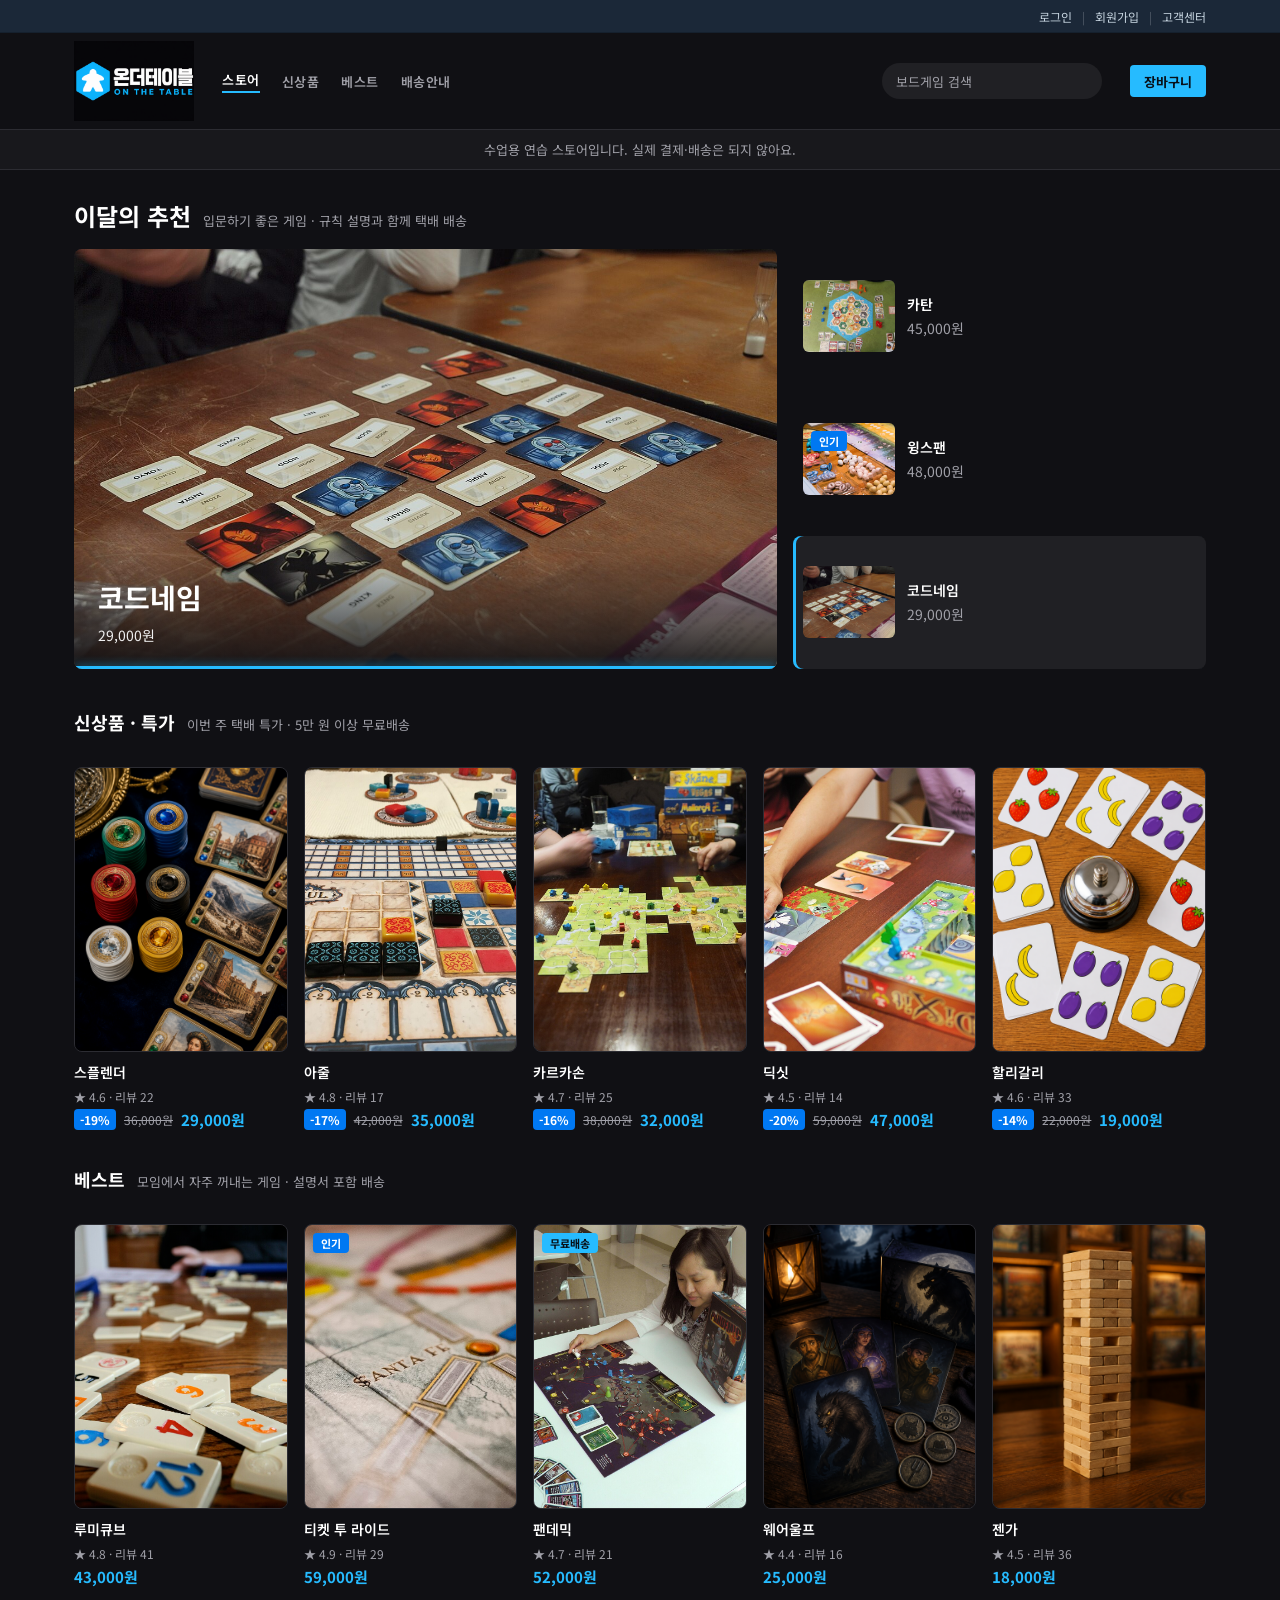
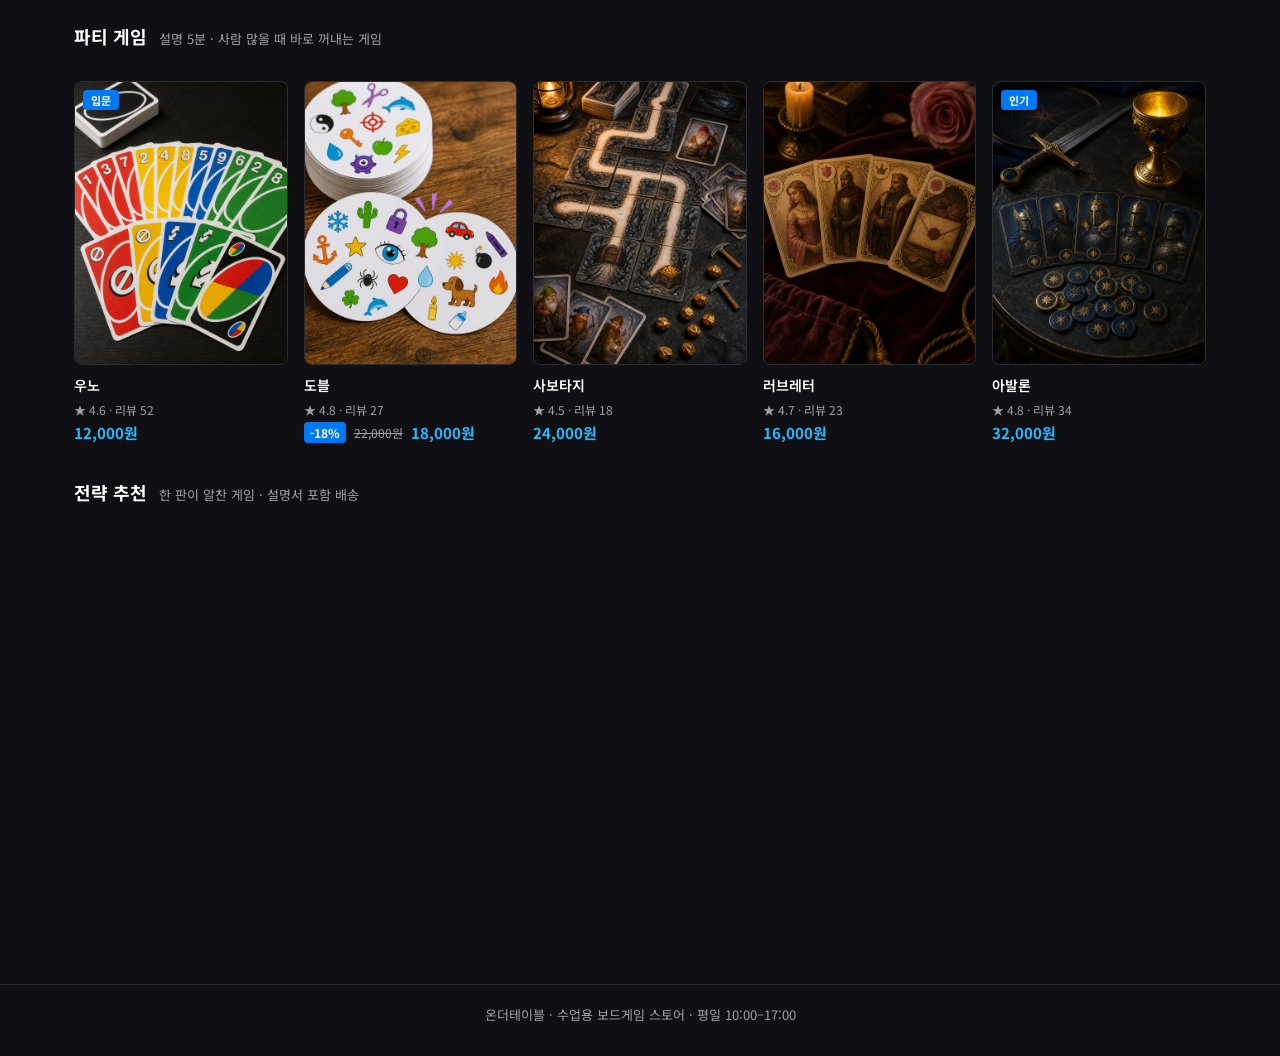
==== store/index.html @ 7e4e6a22 "Add Onthetable board-game store and keep the shooting game." ====
<!DOCTYPE html>
<html lang="ko">
  <head>
    <meta charset="UTF-8" />
    <meta name="viewport" content="width=device-width, initial-scale=1.0" />
    <title>온더테이블</title>
    <link rel="preconnect" href="https://fonts.googleapis.com" />
    <link rel="preconnect" href="https://fonts.gstatic.com" crossorigin />
    <link
      href="https://fonts.googleapis.com/css2?family=Noto+Sans+KR:wght@400;500;600;700&display=swap"
      rel="stylesheet"
    />
    <style>
      :root {
        --bg: #101014;
        --card: #202024;
        --card-hover: #2a2a30;
        --line: #2c2c32;
        --text: #ffffff;
        --muted: #a0a0a8;
        --accent: #26bbff;
        --sale: #26bbff;
        --badge: #0078f2;
        --steam: #1b2838;
        --radius-card: 8px;
        --radius-btn: 4px;
      }

      * {
        box-sizing: border-box;
        margin: 0;
        padding: 0;
      }

      body {
        background: var(--bg);
        color: var(--text);
        font-family: "Noto Sans KR", sans-serif;
        min-height: 100vh;
      }

      button,
      input {
        font-family: inherit;
      }

      .wrap {
        max-width: 1180px;
        margin: 0 auto;
        padding: 0 24px;
      }

      header {
        position: sticky;
        top: 0;
        z-index: 10;
        background: #101014;
        border-bottom: 1px solid var(--line);
      }

      .util {
        border-bottom: 1px solid #15202d;
        background: var(--steam);
      }

      .util-inner {
        display: flex;
        justify-content: flex-end;
        align-items: center;
        gap: 10px;
        height: 32px;
        color: #8f98a0;
        font-size: 12px;
      }

      .header-inner {
        display: flex;
        align-items: center;
        gap: 28px;
        height: 96px;
      }

      .header-left {
        display: flex;
        align-items: center;
        gap: 28px;
        flex: 1;
      }

      .logo {
        display: flex;
        align-items: center;
        background: none;
        border: 0;
        padding: 0;
        cursor: pointer;
      }

      .logo img {
        display: block;
        height: 80px;
        width: auto;
      }

      .cat-nav {
        display: flex;
        gap: 22px;
        align-items: center;
        flex: 1;
      }

      .cat-nav a {
        color: var(--muted);
        text-decoration: none;
        font-size: 13px;
        font-weight: 600;
        letter-spacing: 0.04em;
      }

      .cat-nav a:hover,
      .cat-nav a.active {
        color: var(--text);
      }

      .cat-nav a.active {
        box-shadow: inset 0 -2px 0 var(--accent);
        padding-bottom: 4px;
      }

      .search {
        width: 220px;
        height: 36px;
        padding: 0 14px;
        border: 0;
        border-radius: 18px;
        background: var(--card);
        color: var(--muted);
        font-size: 13px;
        pointer-events: none;
      }

      .header-right {
        display: flex;
        align-items: center;
        gap: 10px;
        color: var(--muted);
        font-size: 13px;
        white-space: nowrap;
      }

      .install {
        height: 32px;
        padding: 0 14px;
        border: 0;
        border-radius: var(--radius-btn);
        background: var(--accent);
        color: #081018;
        font-size: 13px;
        font-weight: 700;
        cursor: default;
      }

      .promo {
        background: #18181c;
        color: var(--muted);
        font-size: 13px;
        text-align: center;
        padding: 10px 16px;
        border-bottom: 1px solid var(--line);
      }

      .header-right a,
      .util-inner a {
        color: #c6d4df;
        text-decoration: none;
      }

      .rating {
        color: var(--muted);
        font-size: 12px;
        margin-bottom: 4px;
      }

      .rating em {
        color: #ffb020;
        font-style: normal;
        font-weight: 700;
      }

      .buy-actions {
        display: grid;
        gap: 8px;
      }

      #cart-btn {
        width: 100%;
        height: 44px;
        border: 1px solid var(--line);
        border-radius: var(--radius-btn);
        background: transparent;
        color: var(--text);
        font-size: 15px;
        font-weight: 700;
        cursor: pointer;
      }

      .specs {
        margin: 24px 0 8px;
      }

      .specs > h3 {
        font-size: 15px;
        margin-bottom: 4px;
      }

      .spec-row {
        display: grid;
        grid-template-columns: 88px 1fr;
        gap: 12px;
        padding: 12px 0;
        border-top: 1px solid var(--line);
        font-size: 14px;
      }

      .spec-row:last-child {
        border-bottom: 1px solid var(--line);
      }

      .spec-row dt {
        color: var(--muted);
      }

      .sep {
        opacity: 0.45;
      }

      #home,
      #detail {
        padding: 28px 0 48px;
        opacity: 1;
        transition: opacity 0.32s ease;
      }

      #home.is-leaving,
      #detail.is-leaving {
        opacity: 0;
      }

      #detail[hidden],
      #home[hidden] {
        display: none;
      }

      .hero {
        display: grid;
        grid-template-columns: 1.7fr 1fr;
        gap: 16px;
        margin-bottom: 40px;
        min-height: 420px;
      }

      .hero-main {
        position: relative;
        display: flex;
        align-items: flex-end;
        overflow: hidden;
        border: 0;
        border-radius: var(--radius-card);
        background: var(--card);
        color: inherit;
        text-align: left;
        cursor: pointer;
        min-height: 420px;
      }

      .hero-main .cover,
      .detail-banner .cover {
        position: absolute;
        inset: 0;
        display: flex;
        align-items: center;
        justify-content: center;
        background: #18181c;
        color: var(--muted);
        font-size: 14px;
      }

      .card .cover img,
      .spot .cover img,
      .detail-banner .cover img {
        width: 100%;
        height: 100%;
        object-fit: cover;
      }

      .hero-main .cover .hero-photo {
        position: absolute;
        inset: 0;
        width: 100%;
        height: 100%;
        object-fit: cover;
        opacity: 0;
        transition: opacity 0.55s ease;
      }

      .hero-main .cover .hero-photo.is-front {
        opacity: 1;
      }

      .hero-progress {
        pointer-events: none;
        position: absolute;
        left: 0;
        right: 0;
        bottom: 0;
        z-index: 3;
        height: 3px;
        background: rgba(255, 255, 255, 0.12);
      }

      .hero-progress span {
        display: block;
        height: 100%;
        width: 0;
        background: var(--accent);
        box-shadow: 0 0 10px rgba(38, 187, 255, 0.8);
      }

      .hero-progress span.run {
        animation: hero-bar 4s linear forwards;
      }

      .hero.is-paused .hero-progress span.run {
        animation-play-state: paused;
      }

      @keyframes hero-bar {
        from {
          width: 0;
        }
        to {
          width: 100%;
        }
      }

      .hero-copy {
        position: relative;
        z-index: 1;
        width: 100%;
        padding: 24px;
        background: linear-gradient(transparent, rgba(16, 16, 20, 0.92));
        color: #fff;
        transition: opacity 0.25s ease;
      }

      .hero-copy.is-swap {
        opacity: 0.25;
      }

      .hero-copy h2 {
        font-size: 28px;
        font-weight: 700;
        margin-bottom: 8px;
        color: #fff;
      }

      .hero-copy p {
        color: #f0f0f0;
        font-size: 14px;
      }

      .spot p {
        color: var(--muted);
        font-size: 14px;
      }

      .hero-side {
        display: grid;
        grid-template-rows: repeat(3, 1fr);
        gap: 10px;
      }

      .spot {
        display: grid;
        grid-template-columns: 92px 1fr;
        gap: 12px;
        align-items: center;
        padding: 10px;
        border: 0;
        border-radius: var(--radius-card);
        background: transparent;
        color: inherit;
        text-align: left;
        cursor: pointer;
        transition: transform 0.2s ease, background 0.2s ease;
      }

      .spot:hover,
      .spot.active {
        background: var(--card);
      }

      .spot:hover {
        transform: translateY(-4px);
      }

      .spot.active {
        box-shadow: inset 3px 0 0 var(--accent);
      }

      .spot .cover {
        height: 72px;
        overflow: hidden;
        border-radius: 6px;
        background: #18181c;
      }

      .spot h3 {
        font-size: 14px;
        font-weight: 600;
        margin-bottom: 4px;
      }

      .section-head {
        display: flex;
        align-items: baseline;
        gap: 12px;
        margin-bottom: 16px;
      }

      .section-head h2 {
        margin-bottom: 0;
      }

      .section-head p {
        color: var(--muted);
        font-size: 13px;
      }

      .cover {
        position: relative;
      }

      .hero-main .cover .flag {
        z-index: 2;
      }

      .flag {
        position: absolute;
        top: 8px;
        left: 8px;
        z-index: 1;
        padding: 2px 8px;
        border-radius: 4px;
        font-size: 11px;
        font-weight: 700;
      }

      .flag-free {
        background: var(--accent);
        color: #081018;
      }

      .flag-ea {
        background: var(--badge);
        color: #fff;
      }

      .section {
        margin-bottom: 36px;
      }

      .section h2 {
        font-size: 18px;
        font-weight: 700;
        margin-bottom: 16px;
      }

      .row {
        display: grid;
        grid-template-columns: repeat(5, 1fr);
        gap: 16px;
      }

      .card {
        border: 0;
        background: none;
        color: inherit;
        text-align: left;
        cursor: pointer;
        opacity: 0;
        transform: translateY(22px);
        transition: transform 0.45s ease, opacity 0.45s ease;
      }

      .card.is-in {
        opacity: 1;
        transform: translateY(0);
      }

      .card .cover {
        aspect-ratio: 3 / 4;
        margin-bottom: 10px;
        overflow: hidden;
        border-radius: var(--radius-card);
        background: var(--card);
        border: 1px solid var(--line);
        transition: border-color 0.22s ease, box-shadow 0.22s ease;
      }

      .card-more {
        position: absolute;
        inset: 0;
        z-index: 2;
        display: flex;
        align-items: center;
        justify-content: center;
        background: rgba(16, 16, 20, 0.55);
        color: #fff;
        font-size: 13px;
        font-weight: 700;
        letter-spacing: 0.04em;
        opacity: 0;
        transition: opacity 0.22s ease;
        pointer-events: none;
      }

      .card.is-in:hover {
        transform: translateY(-8px);
      }

      .card:hover .cover {
        background: var(--card-hover);
        border-color: #3a3a44;
        box-shadow: 0 16px 32px rgba(0, 0, 0, 0.45);
      }

      .card:hover .card-more {
        opacity: 1;
      }

      .card h3 {
        font-size: 14px;
        font-weight: 600;
        margin-bottom: 6px;
      }

      .price-row {
        display: flex;
        align-items: center;
        gap: 8px;
        flex-wrap: wrap;
      }

      .badge {
        padding: 2px 6px;
        border-radius: 4px;
        background: var(--badge);
        color: #fff;
        font-size: 12px;
        font-weight: 700;
      }

      .original {
        color: var(--muted);
        font-size: 12px;
        text-decoration: line-through;
      }

      .price {
        color: var(--accent);
        font-size: 15px;
        font-weight: 700;
      }

      footer {
        border-top: 1px solid var(--line);
        padding: 20px 0 32px;
        color: var(--muted);
        font-size: 13px;
        text-align: center;
      }

      .back {
        display: inline-flex;
        align-items: center;
        gap: 6px;
        margin-bottom: 20px;
        border: 0;
        background: none;
        color: var(--muted);
        font-size: 14px;
        cursor: pointer;
      }

      .back:hover {
        color: var(--text);
      }

      .detail-grid {
        display: grid;
        grid-template-columns: 1.7fr 0.9fr;
        gap: 32px;
        align-items: start;
      }

      .detail-lead {
        font-size: 16px;
        line-height: 1.7;
        margin-bottom: 20px;
      }

      .meta {
        display: grid;
        grid-template-columns: 1fr 1fr;
        gap: 16px;
        margin-bottom: 20px;
      }

      .meta h3 {
        color: var(--muted);
        font-size: 12px;
        font-weight: 500;
        margin-bottom: 10px;
      }

      .tags {
        display: flex;
        gap: 8px;
        flex-wrap: wrap;
      }

      .tags span {
        padding: 6px 12px;
        border-radius: 4px;
        background: #3a3a40;
        color: var(--text);
        font-size: 13px;
      }

      .detail-banner {
        position: relative;
        width: 100%;
        min-height: 560px;
        aspect-ratio: 16 / 7;
        margin-bottom: 28px;
        overflow: hidden;
        border-radius: var(--radius-card);
        background: var(--card);
      }

      .detail-banner .cover img {
        transition: transform 0.55s ease;
      }

      .detail-banner:hover .cover img {
        transform: scale(1.08);
      }

      .related {
        margin-top: 48px;
      }

      .related .row {
        grid-template-columns: repeat(4, 1fr);
      }

      .toast {
        position: fixed;
        right: 24px;
        bottom: 24px;
        z-index: 50;
        min-width: 240px;
        padding: 14px 18px;
        border-radius: 8px;
        background: #202024;
        border: 1px solid rgba(38, 187, 255, 0.4);
        color: var(--text);
        font-size: 14px;
        font-weight: 600;
        box-shadow: 0 12px 32px rgba(0, 0, 0, 0.45);
        opacity: 0;
        transform: translateY(12px);
        pointer-events: none;
        transition: opacity 0.25s ease, transform 0.25s ease;
      }

      .toast.is-on {
        opacity: 1;
        transform: translateY(0);
      }

      .expand-btn {
        display: inline-flex;
        margin: 12px 0 28px;
        border: 0;
        background: none;
        color: var(--accent);
        font-size: 14px;
        cursor: pointer;
      }

      .expand-body {
        color: var(--muted);
        font-size: 14px;
        line-height: 1.7;
        margin: -12px 0 28px;
      }

      .expand-body[hidden] {
        display: none;
      }

      .achieve-head {
        font-size: 16px;
        font-weight: 700;
        margin-bottom: 16px;
      }

      .achieves {
        display: grid;
        grid-template-columns: repeat(5, 1fr);
        gap: 12px;
      }

      .achieve-icon {
        width: 72px;
        height: 72px;
        display: flex;
        align-items: center;
        justify-content: center;
        margin-bottom: 8px;
        border-radius: 4px;
        background: #2a3344;
        color: var(--accent);
        font-size: 12px;
        font-weight: 700;
      }

      .achieve p {
        font-size: 13px;
        margin-bottom: 4px;
      }

      .achieve span {
        color: var(--muted);
        font-size: 12px;
      }

      .all-achieves {
        display: inline-block;
        margin-top: 16px;
        color: var(--accent);
        font-size: 14px;
        text-decoration: none;
      }

      .buy-box {
        position: sticky;
        top: 140px;
        padding: 20px;
        border-radius: var(--radius-card);
        background: var(--card);
        border: 1px solid var(--line);
      }

      .buy-box h1 {
        font-size: 22px;
        margin-bottom: 16px;
      }

      .detail-price {
        font-size: 18px;
        font-weight: 700;
        color: var(--accent);
        margin-bottom: 8px;
      }

      .ship-note {
        color: var(--muted);
        font-size: 13px;
        margin-bottom: 16px;
        line-height: 1.5;
      }

      #download-btn {
        width: 100%;
        height: 44px;
        border: 0;
        border-radius: var(--radius-btn);
        background: var(--accent);
        color: #081018;
        font-size: 15px;
        font-weight: 700;
        cursor: pointer;
      }

      #download-btn:disabled {
        opacity: 0.7;
        cursor: default;
      }

      @media (max-width: 900px) {
        .hero,
        .detail-grid,
        .meta,
        .achieves {
          grid-template-columns: 1fr;
        }

        .hero-main,
        .detail-banner {
          min-height: 360px;
          aspect-ratio: auto;
        }

        .buy-box {
          position: static;
        }

        .row {
          display: flex;
          overflow-x: auto;
          padding-bottom: 8px;
        }

        .card {
          flex: 0 0 160px;
        }

        .search,
        .util,
        .cat-nav {
          display: none;
        }
      }

      @media (prefers-reduced-motion: reduce) {
        .hero-progress span.run {
          animation: none;
        }

        .card,
        .card.is-in,
        .card.is-in:hover,
        .spot,
        .spot:hover {
          opacity: 1;
          transform: none;
        }

        .detail-banner:hover .cover img {
          transform: none;
        }

        #home,
        #detail,
        #home.is-leaving,
        #detail.is-leaving {
          opacity: 1;
          transition: none;
        }
      }
    </style>
  </head>
  <body>
    <header>
      <div class="util">
        <div class="wrap util-inner">
          <a href="#" id="nav-login">로그인</a>
          <span class="sep">|</span>
          <a href="#" id="nav-join">회원가입</a>
          <span class="sep">|</span>
          <a href="#" id="nav-support">고객센터</a>
        </div>
      </div>
      <div class="wrap header-inner">
        <button class="logo" type="button" id="logo-btn" aria-label="온더테이블">
          <img src="images/logo.png" alt="온더테이블" />
        </button>
        <nav class="cat-nav">
          <a href="#" class="active" id="nav-store">스토어</a>
          <a href="#deals" id="nav-new">신상품</a>
          <a href="#best" id="nav-best">베스트</a>
          <a href="#" id="nav-about">배송안내</a>
        </nav>
        <input class="search" type="text" value="보드게임 검색" readonly tabindex="-1" />
        <div class="header-right">
          <button class="install" type="button">장바구니</button>
        </div>
      </div>
    </header>
    <p class="promo">수업용 연습 스토어입니다. 실제 결제·배송은 되지 않아요.</p>

    <main>
      <section id="home">
        <div class="wrap">
          <div class="section-head">
            <h2>이달의 추천</h2>
            <p>입문하기 좋은 게임 · 규칙 설명과 함께 택배 배송</p>
          </div>
          <div class="hero">
            <button
              class="hero-main"
              type="button"
              id="hero-main"
              data-title="카탄"
              data-price="45,000원"
              data-desc="주사위로 자원을 얻고, 도로·마을·도시를 지어 10점을 먼저 내면 이깁니다. 3~4인, 60~90분."
              data-more="차례마다 주사위 2개를 굴립니다. 나온 숫자 칸에 마을이 있으면 자원을 받고, 사람과 거래한 뒤 도로(벽돌+나무)·마을·도시를 짓습니다. 합이 7이면 도둑이 움직입니다. 최장 도로·최강 기사 점수도 있습니다. 구성: 육각 타일, 자원 카드, 말, 주사위, 설명서. 택배 2~3일."
              data-tags="전략, 가족, 입문"
              data-features="3~4인, 60~90분, 만 10세"
            >
              <div class="cover" id="hero-cover">
                <span class="flag flag-ea">입문</span>
                <img class="hero-photo is-front" src="images/catan.jpg" alt="카탄" />
              </div>
              <div class="hero-copy" id="hero-copy">
                <h2 id="hero-title">카탄</h2>
                <p id="hero-price">45,000원</p>
              </div>
              <div class="hero-progress" aria-hidden="true"><span id="hero-progress-bar" class="run"></span></div>
            </button>

            <div class="hero-side">
              <button
                class="spot active"
                type="button"
                data-title="카탄"
                data-price="45,000원"
                data-desc="주사위로 자원을 얻고, 도로·마을·도시를 지어 10점을 먼저 내면 이깁니다. 3~4인, 60~90분."
                data-more="차례마다 주사위 2개를 굴립니다. 나온 숫자 칸에 마을이 있으면 자원을 받고, 사람과 거래한 뒤 도로(벽돌+나무)·마을·도시를 짓습니다. 합이 7이면 도둑이 움직입니다. 최장 도로·최강 기사 점수도 있습니다. 구성: 육각 타일, 자원 카드, 말, 주사위, 설명서. 택배 2~3일."
                data-tags="전략, 가족, 입문"
                data-features="3~4인, 60~90분, 만 10세"
              >
                <div class="cover">
                  <img src="images/catan.jpg" alt="카탄" />
                </div>
                <div>
                  <h3>카탄</h3>
                  <p>45,000원</p>
                </div>
              </button>
              <button
                class="spot"
                type="button"
                data-title="윙스팬"
                data-price="48,000원"
                data-desc="새 카드를 숲·초원·습지에 놓아 엔진을 키웁니다. 4라운드, 1~5인, 40~70분."
                data-more="차례에 행동 하나: 새 놓기, 먹이 얻기, 알 낳기, 카드 뽑기. 새가 많을수록 그 줄이 세집니다. 끝점수는 새+알+먹이+보너스+라운드 목표입니다. 구성: 새 카드, 보드, 알 토큰, 주사위 탑, 설명서. 택배 2~3일."
                data-tags="전략, 엔진빌딩, 가족"
                data-features="1~5인, 40~70분, 만 10세"
              >
                <div class="cover">
                  <span class="flag flag-ea">인기</span>
                  <img src="images/wingspan.jpg" alt="윙스팬" />
                </div>
                <div>
                  <h3>윙스팬</h3>
                  <p>48,000원</p>
                </div>
              </button>
              <button
                class="spot"
                type="button"
                data-title="코드네임"
                data-price="29,000원"
                data-desc="힌트 한 단어로 우리 팀 단어를 맞힙니다. 암살자를 고르면 즉시 패배. 4~8인, 15분."
                data-more="5×5 단어 판을 펼칩니다. 스파이마스터가 '힌트+숫자'를 말하면 팀원이 카드를 고릅니다. 우리 팀이면 계속, 시민이면 턴 종료, 암살자면 패배. 자기 팀 단어를 먼저 다 맞히면 승리. 구성: 단어 카드, 키 카드, 덮개, 설명서. 무료배송."
                data-tags="파티, 단어, 팀전"
                data-features="4~8인, 15분, 만 10세"
              >
                <div class="cover">
                  <img src="images/codenames.jpg" alt="코드네임" />
                </div>
                <div>
                  <h3>코드네임</h3>
                  <p>29,000원</p>
                </div>
              </button>
            </div>
          </div>

          <section class="section" id="deals">
            <div class="section-head">
              <h2>신상품 · 특가</h2>
              <p>이번 주 택배 특가 · 5만 원 이상 무료배송</p>
            </div>
            <div class="row">
              <button
                class="card"
                type="button"
                data-title="스플렌더"
                data-price="29,000원"
                data-desc="보석을 모아 개발 카드를 사고, 15점을 먼저 내면 이깁니다. 2~4인, 30분."
                data-more="차례에 하나만: 보석 3색 가져오기, 같은 색 2개, 카드 사기, 또는 예약(+황금 조커). 산 카드는 영구 할인이 됩니다. 귀족 방문은 3점. 15점이면 그 라운드 끝까지 하고 최고점 승리. 구성: 보석 토큰, 개발 카드, 귀족 타일, 설명서."
                data-tags="전략, 카드, 입문"
                data-features="2~4인, 30분, 만 10세"
              >
                <div class="cover">
                  <img src="images/splendor.jpg" alt="스플렌더" />
                </div>
                <h3>스플렌더</h3>
                <div class="price-row">
                  <span class="badge">-19%</span>
                  <span class="original">36,000원</span>
                  <span class="price">29,000원</span>
                </div>
              </button>
              <button
                class="card"
                type="button"
                data-title="아줄"
                data-price="35,000원"
                data-desc="공장에서 같은 색 타일만 가져와 줄을 채웁니다. 벽이 차면 점수. 2~4인, 30~45분."
                data-more="한 색만 가져가고 나머지는 가운데로 둡니다. 줄이 가득 차면 벽에 1장을 붙입니다. 바닥에 버린 타일은 감점. 가로줄 하나가 완성되면 마지막 라운드. 구성: 공장 보드, 플레이어 보드, 타일, 설명서."
                data-tags="추상, 가족, 타일"
                data-features="2~4인, 30~45분, 만 8세"
              >
                <div class="cover">
                  <img src="images/azul.jpg" alt="아줄" />
                </div>
                <h3>아줄</h3>
                <div class="price-row">
                  <span class="badge">-17%</span>
                  <span class="original">42,000원</span>
                  <span class="price">35,000원</span>
                </div>
              </button>
              <button
                class="card"
                type="button"
                data-title="카르카손"
                data-price="32,000원"
                data-desc="타일을 이어 도시와 길을 만들고, 말을 올려 점수를 받습니다. 2~5인, 30~45분."
                data-more="타일 1장을 지형에 맞게 놓고, 원하면 미플(말)을 올립니다. 도시·길이 닫히면 점수를 받고 말을 돌려받습니다. 수도원은 주변 8칸이 차면 9점. 구성: 지형 타일, 미플, 점수 트랙, 설명서."
                data-tags="가족, 타일, 입문"
                data-features="2~5인, 30~45분, 만 7세"
              >
                <div class="cover">
                  <img src="images/carcassonne.jpg" alt="카르카손" />
                </div>
                <h3>카르카손</h3>
                <div class="price-row">
                  <span class="badge">-16%</span>
                  <span class="original">38,000원</span>
                  <span class="price">32,000원</span>
                </div>
              </button>
              <button
                class="card"
                type="button"
                data-title="딕싯"
                data-price="47,000원"
                data-desc="이야기꾼이 그림에 힌트를 주고, 나머지는 비슷한 그림을 섞어 투표합니다. 3~6인, 30분."
                data-more="각자 카드 6장. 이야기꾼이 힌트를 내면 다른 사람은 비슷한 그림을 냅니다. 섞어 펼친 뒤 이야기꾼 카드를 고릅니다. 모두 맞히거나 아무도 못 맞히면 이야기꾼은 0점. 구성: 그림 카드, 투표 칩, 토끼 말, 설명서."
                data-tags="파티, 이야기, 그림"
                data-features="3~6인, 30분, 만 8세"
              >
                <div class="cover">
                  <img src="images/dixit.jpg" alt="딕싯" />
                </div>
                <h3>딕싯</h3>
                <div class="price-row">
                  <span class="badge">-20%</span>
                  <span class="original">59,000원</span>
                  <span class="price">47,000원</span>
                </div>
              </button>
              <button
                class="card"
                type="button"
                data-title="할리갈리"
                data-price="19,000원"
                data-desc="같은 과일이 정확히 5개가 되면 종을 칩니다. 2~6인, 10~15분."
                data-more="차례로 카드를 뒤집습니다. 같은 과일 합이 5개면 종. 가장 빠른 사람이 공개된 카드를 가져갑니다. 잘못 치면 카드를 나눠 줍니다. 구성: 과일 카드, 종, 설명서."
                data-tags="파티, 순발력, 가족"
                data-features="2~6인, 10~15분, 만 6세"
              >
                <div class="cover">
                  <img src="images/halligalli.jpg" alt="할리갈리" />
                </div>
                <h3>할리갈리</h3>
                <div class="price-row">
                  <span class="badge">-14%</span>
                  <span class="original">22,000원</span>
                  <span class="price">19,000원</span>
                </div>
              </button>
            </div>
          </section>

          <section class="section" id="best">
            <div class="section-head">
              <h2>베스트</h2>
              <p>모임에서 자주 꺼내는 게임 · 설명서 포함 배송</p>
            </div>
            <div class="row">
              <button
                class="card"
                type="button"
                data-title="루미큐브"
                data-price="43,000원"
                data-desc="숫자 타일로 같은 숫자 세트나 연속 숫자를 만듭니다. 손을 먼저 비우면 승리. 2~4인, 30~60분."
                data-more="첫 등록은 합 30점 이상. 이후 타일을 내거나 나온 줄을 재조합합니다. 조커는 아무 숫자·색이나 대신합니다. 구성: 타일, 받침대, 설명서. 5만 원 미만이라 배송비가 붙을 수 있습니다."
                data-tags="가족, 타일, 입문"
                data-features="2~4인, 30~60분, 만 8세"
              >
                <div class="cover">
                  <img src="images/rummikub.jpg" alt="루미큐브" />
                </div>
                <h3>루미큐브</h3>
                <div class="price-row"><span class="price">43,000원</span></div>
              </button>
              <button
                class="card"
                type="button"
                data-title="티켓 투 라이드"
                data-price="59,000원"
                data-desc="기차 카드를 모아 지도 위 노선을 점유합니다. 목적지 티켓을 달성하면 큰 점수. 2~5인, 30~60분."
                data-more="차례에 하나만: 기차 카드 2장, 같은 색으로 노선 놓기, 또는 목적지 티켓 추가. 기차 말이 2개 이하면 한 바퀴 더 하고 끝. 목적지 실패는 감점, 최장 경로 +10점. 구성: 보드, 기차 말, 카드, 설명서. 무료배송."
                data-tags="가족, 전략, 기차"
                data-features="2~5인, 30~60분, 만 8세"
              >
                <div class="cover">
                  <span class="flag flag-ea">인기</span>
                  <img src="images/tickettoride.jpg" alt="티켓 투 라이드" />
                </div>
                <h3>티켓 투 라이드</h3>
                <div class="price-row"><span class="price">59,000원</span></div>
              </button>
              <button
                class="card"
                type="button"
                data-title="팬데믹"
                data-price="52,000원"
                data-desc="모두 한 팀입니다. 행동 4번으로 질병을 치료하고, 치료제 4개를 만들면 전원 승리. 2~4인, 45분."
                data-more="역할(위생병, 과학자 등)을 받고 애틀랜타에서 시작합니다. 이동·치료·연구소·카드 공유·치료제 발견을 4행동 안에 합니다. 전염 카드가 나오면 감염이 급증합니다. 큐브나 카드가 떨어지면 전원 패배. 구성: 세계 지도, 역할 카드, 질병 큐브, 설명서. 무료배송."
                data-tags="협력, 전략, 가족"
                data-features="2~4인, 45분, 만 8세"
              >
                <div class="cover">
                  <span class="flag flag-free">무료배송</span>
                  <img src="images/pandemic.jpg" alt="팬데믹" />
                </div>
                <h3>팬데믹</h3>
                <div class="price-row"><span class="price">52,000원</span></div>
              </button>
              <button
                class="card"
                type="button"
                data-title="웨어울프"
                data-price="25,000원"
                data-desc="밤에 직업을 확인하고, 낮에 한 번만 투표합니다. 원나잇 규칙, 3~10인, 약 10분."
                data-more="인원보다 3장 많게 직업을 나눠 주고 3장은 가운데 둡니다. 밤 동안 늑대·예언자 등이 카드를 보거나 바꿉니다. 아침에 한 번 투표해 가장 표를 받은 사람을 공개합니다. 마을이 늑대를 죽이면 마을 승. 구성: 직업 카드, 토큰, 설명서."
                data-tags="파티, 추리, 대화"
                data-features="3~10인, 10분, 만 13세"
              >
                <div class="cover">
                  <img src="images/werewolf.jpg" alt="웨어울프" />
                </div>
                <h3>웨어울프</h3>
                <div class="price-row"><span class="price">25,000원</span></div>
              </button>
              <button
                class="card"
                type="button"
                data-title="젠가"
                data-price="18,000원"
                data-desc="탑에서 블록을 뽑아 위에 쌓습니다. 무너뜨린 사람이 집니다. 인원 제한 없음, 약 10분."
                data-more="3개씩 방향을 바꿔 탑을 쌓습니다. 한 손으로 블록 1개를 빼고 맨 위에 놓습니다. 맨 위 완성 층은 빼지 않습니다. 구성: 나무 블록 54개, 설명서. 완충 포장 배송."
                data-tags="파티, 순발력, 가족"
                data-features="1인~, 10분, 만 6세"
              >
                <div class="cover">
                  <img src="images/jenga.jpg" alt="젠가" />
                </div>
                <h3>젠가</h3>
                <div class="price-row"><span class="price">18,000원</span></div>
              </button>
            </div>
          </section>

          <section class="section" id="party">
            <div class="section-head">
              <h2>파티 게임</h2>
              <p>설명 5분 · 사람 많을 때 바로 꺼내는 게임</p>
            </div>
            <div class="row">
              <button
                class="card"
                type="button"
                data-title="우노"
                data-price="12,000원"
                data-desc="같은 색이나 숫자를 내며 손을 비웁니다. 마지막 한 장일 때 우노를 외칩니다. 2~10인, 15분."
                data-more="자기 차례에 맨 위 카드와 색 또는 숫자가 같은 카드를 냅니다. 스킵·리버스·+2·와일드로 흐름을 바꿉니다. 마지막 한 장을 내기 전에 우노를 말하지 않으면 카드 2장을 받습니다. 구성: 카드, 설명서."
                data-tags="파티, 카드, 가족"
                data-features="2~10인, 15분, 만 7세"
              >
                <div class="cover">
                  <span class="flag flag-ea">입문</span>
                  <img src="images/uno.jpg" alt="우노" />
                </div>
                <h3>우노</h3>
                <div class="price-row"><span class="price">12,000원</span></div>
              </button>
              <button
                class="card"
                type="button"
                data-title="도블"
                data-price="18,000원"
                data-desc="두 원형 카드에서 같은 그림 하나를 먼저 찾습니다. 2~8인, 10분."
                data-more="어떤 두 장을 골라도 같은 그림이 정확히 하나 있습니다. 먼저 외친 사람이 카드를 가져갑니다. 여러 미니 규칙으로 바꿀 수 있습니다. 구성: 원형 카드, 설명서."
                data-tags="파티, 순발력, 가족"
                data-features="2~8인, 10분, 만 6세"
              >
                <div class="cover">
                  <img src="images/dobble.jpg" alt="도블" />
                </div>
                <h3>도블</h3>
                <div class="price-row">
                  <span class="badge">-18%</span>
                  <span class="original">22,000원</span>
                  <span class="price">18,000원</span>
                </div>
              </button>
              <button
                class="card"
                type="button"
                data-title="사보타지"
                data-price="24,000원"
                data-desc="광부는 금을 찾고, 방해꾼은 길을 막습니다. 정체를 숨긴 채 터널을 잇습니다. 3~10인, 30분."
                data-more="직업 카드를 몰래 봅니다. 자기 차례에 길 카드로 터널을 잇거나, 곡괭이를 깨거나 고칩니다. 금에 먼저 닿으면 광부 승, 길이 막히면 방해꾼 승. 구성: 길 카드, 직업 카드, 금 카드, 설명서."
                data-tags="파티, 추리, 카드"
                data-features="3~10인, 30분, 만 8세"
              >
                <div class="cover">
                  <img src="images/saboteur.jpg" alt="사보타지" />
                </div>
                <h3>사보타지</h3>
                <div class="price-row"><span class="price">24,000원</span></div>
              </button>
              <button
                class="card"
                type="button"
                data-title="러브레터"
                data-price="16,000원"
                data-desc="손카드 한 장으로 공주에게 편지를 전합니다. 상대를 탈락시키면 유리. 2~6인, 15분."
                data-more="매 턴 카드 1장을 뽑아 1장을 씁니다. 경비병은 직업을 맞히고, 공주(8)는 내면 탈락입니다. 마지막까지 남거나 손패 숫자가 높으면 승리. 구성: 카드 16장, 토큰, 설명서."
                data-tags="파티, 카드, 추리"
                data-features="2~6인, 15분, 만 10세"
              >
                <div class="cover">
                  <img src="images/loveletter.jpg" alt="러브레터" />
                </div>
                <h3>러브레터</h3>
                <div class="price-row"><span class="price">16,000원</span></div>
              </button>
              <button
                class="card"
                type="button"
                data-title="아발론"
                data-price="32,000원"
                data-desc="선과 악이 섞인 원탁. 원정을 성공시키거나 실패로 이끕니다. 5~10인, 30분."
                data-more="밤에 악은 서로를 보고, 멀린은 악을 봅니다. 낮에는 팀을 짜 원정 카드를 냅니다. 실패가 쌓이면 악 승, 원정 3회 성공이면 선 승. 암살자가 멀린을 맞히면 뒤집힙니다. 구성: 역할 카드, 원정 토큰, 설명서."
                data-tags="파티, 추리, 대화"
                data-features="5~10인, 30분, 만 13세"
              >
                <div class="cover">
                  <span class="flag flag-ea">인기</span>
                  <img src="images/avalon.jpg" alt="아발론" />
                </div>
                <h3>아발론</h3>
                <div class="price-row"><span class="price">32,000원</span></div>
              </button>
            </div>
          </section>

          <section class="section" id="strategy">
            <div class="section-head">
              <h2>전략 추천</h2>
              <p>한 판이 알찬 게임 · 설명서 포함 배송</p>
            </div>
            <div class="row">
              <button
                class="card"
                type="button"
                data-title="세븐 원더스"
                data-price="52,000원"
                data-desc="동시에 카드를 골라 문명을 키웁니다. 경이 7개를 짓는 드래프트. 3~7인, 30분."
                data-more="각자 경이 보드를 받습니다. 손패에서 카드 1장을 고르고 나머지를 옆 사람에게 넘깁니다. 자원·군사·과학·경이로 점수를 냅니다. 3시대가 끝나면 합산. 구성: 경이 보드, 시대 카드, 토큰, 설명서. 무료배송."
                data-tags="전략, 카드, 문명"
                data-features="3~7인, 30분, 만 10세"
              >
                <div class="cover">
                  <span class="flag flag-free">무료배송</span>
                  <img src="images/sevenwonders.jpg" alt="세븐 원더스" />
                </div>
                <h3>세븐 원더스</h3>
                <div class="price-row"><span class="price">52,000원</span></div>
              </button>
              <button
                class="card"
                type="button"
                data-title="캐스캐디아"
                data-price="48,000원"
                data-desc="서식지 타일과 동물을 맞춰 태평양 북서를 만듭니다. 1~4인, 30~45분."
                data-more="매 턴 타일+동물 조합 하나를 가져옵니다. 같은 지형을 잇고, 동물 배치 조건에 맞추면 점수가 납니다. 가장 큰 서식지와 동물 점수를 합산. 구성: 육각 타일, 동물 토큰, 점수 카드, 설명서."
                data-tags="가족, 타일, 자연"
                data-features="1~4인, 30~45분, 만 8세"
              >
                <div class="cover">
                  <img src="images/cascadia.jpg" alt="캐스캐디아" />
                </div>
                <h3>캐스캐디아</h3>
                <div class="price-row"><span class="price">48,000원</span></div>
              </button>
              <button
                class="card"
                type="button"
                data-title="킹도미노"
                data-price="24,000원"
                data-desc="왕국 도미노를 이어 5×5 영토를 만듭니다. 왕관이 있는 지형이 점수. 2~4인, 15분."
                data-more="도미노를 지형이 맞게 붙입니다. 같은 지형 칸 수 × 그 지형의 왕관 수가 점수입니다. 5×5를 채우거나 한 지형으로 연결하면 보너스. 구성: 도미노 타일, 성, 왕 말, 설명서."
                data-tags="가족, 타일, 입문"
                data-features="2~4인, 15분, 만 8세"
              >
                <div class="cover">
                  <img src="images/kingdomino.jpg" alt="킹도미노" />
                </div>
                <h3>킹도미노</h3>
                <div class="price-row">
                  <span class="badge">-14%</span>
                  <span class="original">28,000원</span>
                  <span class="price">24,000원</span>
                </div>
              </button>
              <button
                class="card"
                type="button"
                data-title="블로쿠스"
                data-price="35,000원"
                data-desc="자기 색 조각을 모서리만 닿게 놓습니다. 많이 놓은 사람이 승리. 2~4인, 20분."
                data-more="21개 폴리오미노를 보드에 놓습니다. 같은 색은 변끼리 붙이면 안 되고, 꼭짓점만 닿아야 합니다. 못 놓은 칸 수가 적은 사람이 이깁니다. 구성: 보드, 색 조각 4세트, 설명서."
                data-tags="추상, 가족, 입문"
                data-features="2~4인, 20분, 만 5세"
              >
                <div class="cover">
                  <img src="images/blokus.jpg" alt="블로쿠스" />
                </div>
                <h3>블로쿠스</h3>
                <div class="price-row"><span class="price">35,000원</span></div>
              </button>
              <button
                class="card"
                type="button"
                data-title="스컬킹"
                data-price="29,000원"
                data-desc="몇 트릭을 먹을지 공언하고, 해적 카드로 이깁니다. 2~6인, 30분."
                data-more="매 라운드 공언 후 카드를 냅니다. 탈출은 약하고 인어·해적·스컬킹 순으로 셉니다. 공언을 맞히면 보너스, 스컬킹으로 인어를 잡으면 추가점. 구성: 카드, 점수 패트, 설명서."
                data-tags="카드, 가족, 트릭테이킹"
                data-features="2~6인, 30분, 만 8세"
              >
                <div class="cover">
                  <img src="images/skullking.jpg" alt="스컬킹" />
                </div>
                <h3>스컬킹</h3>
                <div class="price-row"><span class="price">29,000원</span></div>
              </button>
            </div>
          </section>
        </div>
      </section>

      <section id="detail" hidden>
        <div class="wrap">
          <button class="back" type="button" id="back-btn">← 스토어로</button>
          <div class="detail-banner">
            <div class="cover" id="detail-cover">게임 이미지</div>
          </div>
          <div class="detail-grid">
            <div>
              <p class="detail-lead" id="detail-desc">짧은 설명</p>
              <div class="specs">
                <h3>상품 주요 정보</h3>
                <dl>
                  <div class="spec-row">
                    <dt>인원</dt>
                    <dd id="spec-people">-</dd>
                  </div>
                  <div class="spec-row">
                    <dt>연령</dt>
                    <dd id="spec-age">-</dd>
                  </div>
                  <div class="spec-row">
                    <dt>소요시간</dt>
                    <dd id="spec-time">-</dd>
                  </div>
                  <div class="spec-row">
                    <dt>장르</dt>
                    <dd id="spec-genre">-</dd>
                  </div>
                </dl>
              </div>
              <div class="meta">
                <div>
                  <h3>태그</h3>
                  <div class="tags" id="detail-tags"></div>
                </div>
                <div>
                  <h3>플레이</h3>
                  <div class="tags" id="detail-features"></div>
                </div>
              </div>
              <button class="expand-btn" type="button" id="expand-btn">규칙 더 보기 ∨</button>
              <p class="expand-body" id="expand-body" hidden></p>
              <h2 class="achieve-head">이런 모임에 좋아요</h2>
              <div class="achieves">
                <div class="achieve">
                  <div class="achieve-icon">가족</div>
                  <p>주말 저녁</p>
                  <span>설명 10분</span>
                </div>
                <div class="achieve">
                  <div class="achieve-icon">친구</div>
                  <p>4인 모임</p>
                  <span>한 판 40분</span>
                </div>
                <div class="achieve">
                  <div class="achieve-icon">초보</div>
                  <p>처음 보드</p>
                  <span>입문 추천</span>
                </div>
                <div class="achieve">
                  <div class="achieve-icon">파티</div>
                  <p>사람 많을 때</p>
                  <span>대화형</span>
                </div>
                <div class="achieve">
                  <div class="achieve-icon">전략</div>
                  <p>깊이 있게</p>
                  <span>오래 두기</span>
                </div>
              </div>
              <a class="all-achieves" href="#" id="all-achieves">배송 · 교환 안내 →</a>
            </div>
            <aside class="buy-box">
              <h1 id="detail-title">게임 이름</h1>
              <p class="rating" id="detail-rating">★ 4.8 · 리뷰 20</p>
              <p class="original" id="detail-original" hidden></p>
              <p class="detail-price" id="detail-price">0원</p>
              <p class="ship-note">택배 3,000원 · 오늘 주문 시 2~3일 내 발송<br />5만 원 이상 무료배송 / 도서산간 별도</p>
              <div class="buy-actions">
                <button type="button" id="cart-btn">장바구니</button>
                <button type="button" id="download-btn">바로 구매</button>
              </div>
            </aside>
          </div>
          <section class="section related">
            <div class="section-head">
              <h2>비슷한 게임</h2>
              <p>같은 분위기 · 이어서 보기 좋아요</p>
            </div>
            <div class="row" id="related-row"></div>
          </section>
        </div>
      </section>
    </main>

    <footer>
      <div class="wrap">온더테이블 · 수업용 보드게임 스토어 · 평일 10:00–17:00</div>
    </footer>

    <div class="toast" id="toast" role="status"></div>

    <script>
      const home = document.getElementById("home");
      const detail = document.getElementById("detail");
      const heroMain = document.getElementById("hero-main");
      const heroTitle = document.getElementById("hero-title");
      const heroPrice = document.getElementById("hero-price");
      const spots = document.querySelectorAll(".spot");
      const downloadBtn = document.getElementById("download-btn");
      const cartBtn = document.getElementById("cart-btn");
      const expandBtn = document.getElementById("expand-btn");
      const expandBody = document.getElementById("expand-body");
      const shopMeta = {
        카탄: { rate: "4.8", reviews: "28" },
        윙스팬: { rate: "4.9", reviews: "31" },
        코드네임: { rate: "4.7", reviews: "19" },
        스플렌더: { rate: "4.6", reviews: "22" },
        아줄: { rate: "4.8", reviews: "17" },
        카르카손: { rate: "4.7", reviews: "25" },
        딕싯: { rate: "4.5", reviews: "14" },
        할리갈리: { rate: "4.6", reviews: "33" },
        루미큐브: { rate: "4.8", reviews: "41" },
        "티켓 투 라이드": { rate: "4.9", reviews: "29" },
        팬데믹: { rate: "4.7", reviews: "21" },
        웨어울프: { rate: "4.4", reviews: "16" },
        젠가: { rate: "4.5", reviews: "36" },
        우노: { rate: "4.6", reviews: "52" },
        도블: { rate: "4.8", reviews: "27" },
        사보타지: { rate: "4.5", reviews: "18" },
        러브레터: { rate: "4.7", reviews: "23" },
        아발론: { rate: "4.8", reviews: "34" },
        "세븐 원더스": { rate: "4.9", reviews: "29" },
        캐스캐디아: { rate: "4.8", reviews: "21" },
        킹도미노: { rate: "4.6", reviews: "15" },
        블로쿠스: { rate: "4.7", reviews: "26" },
        스컬킹: { rate: "4.8", reviews: "19" },
      };

      function ratingText(title) {
        const meta = shopMeta[title] || { rate: "4.6", reviews: "12" };
        return "★ " + meta.rate + " · 리뷰 " + meta.reviews;
      }

      function gameData(el) {
        const originalEl = el.querySelector(".original");
        return {
          title: el.dataset.title,
          price: el.dataset.price,
          original: originalEl ? originalEl.textContent : "",
          desc: el.dataset.desc,
          more: el.dataset.more || "구성과 플레이 방법을 이 칸에서 확인할 수 있습니다.",
          tags: el.dataset.tags,
          features: el.dataset.features || "2~4인, 30분, 만 8세",
          cover: el.querySelector(".cover"),
        };
      }

      function fillTags(id, text) {
        const box = document.getElementById(id);
        box.innerHTML = "";
        text.split(",").forEach(function (tag) {
          const span = document.createElement("span");
          span.textContent = tag.trim();
          box.appendChild(span);
        });
      }

      function setHero(spot) {
        if (!spot) {
          return;
        }
        spots.forEach(function (item) {
          item.classList.remove("active");
        });
        spot.classList.add("active");

        const data = gameData(spot);
        const cover = document.getElementById("hero-cover");
        const copy = document.getElementById("hero-copy");
        const nextSrc = data.cover.querySelector("img").getAttribute("src");
        const front = cover.querySelector(".hero-photo.is-front");
        const same = front && front.getAttribute("src") === nextSrc;

        copy.classList.add("is-swap");
        window.setTimeout(function () {
          heroTitle.textContent = data.title;
          heroPrice.textContent = data.price;
          copy.classList.remove("is-swap");
        }, 180);

        const oldFlag = cover.querySelector(".flag");
        const spotFlag = data.cover.querySelector(".flag");
        if (oldFlag) {
          oldFlag.remove();
        }
        if (spotFlag) {
          cover.insertBefore(spotFlag.cloneNode(true), cover.firstChild);
        }

        if (!same) {
          const incoming = document.createElement("img");
          incoming.className = "hero-photo";
          incoming.src = nextSrc;
          incoming.alt = data.title;
          cover.appendChild(incoming);
          window.requestAnimationFrame(function () {
            incoming.classList.add("is-front");
            if (front) {
              front.classList.remove("is-front");
            }
          });
          window.setTimeout(function () {
            if (front && front.parentNode) {
              front.remove();
            }
          }, 600);
        }

        heroMain.dataset.title = data.title;
        heroMain.dataset.price = data.price;
        heroMain.dataset.desc = data.desc;
        heroMain.dataset.more = data.more;
        heroMain.dataset.tags = data.tags;
        heroMain.dataset.features = data.features;
      }

      const heroBox = document.querySelector(".hero");
      const heroBar = document.getElementById("hero-progress-bar");
      const HERO_MS = 4000;
      let heroIndex = 0;
      let heroTimer = null;
      const reduceMotion = window.matchMedia("(prefers-reduced-motion: reduce)").matches;

      function restartHeroBar() {
        if (!heroBar) {
          return;
        }
        heroBar.classList.remove("run");
        void heroBar.offsetWidth;
        heroBar.classList.add("run");
      }

      function nextHeroSlide() {
        heroIndex = (heroIndex + 1) % spots.length;
        setHero(spots[heroIndex]);
        restartHeroBar();
      }

      function startHeroRotate() {
        window.clearInterval(heroTimer);
        if (reduceMotion) {
          return;
        }
        restartHeroBar();
        heroTimer = window.setInterval(nextHeroSlide, HERO_MS);
      }

      function stopHeroRotate() {
        window.clearInterval(heroTimer);
        heroTimer = null;
      }

      function showToast(message) {
        const toast = document.getElementById("toast");
        toast.textContent = message;
        toast.classList.add("is-on");
        window.clearTimeout(showToast.timer);
        showToast.timer = window.setTimeout(function () {
          toast.classList.remove("is-on");
        }, 2200);
      }

      function fadeSwap(showEl, hideEl, done) {
        if (!hideEl || hideEl.hidden) {
          showEl.hidden = false;
          if (done) {
            done();
          }
          return;
        }
        if (reduceMotion) {
          hideEl.hidden = true;
          showEl.hidden = false;
          window.scrollTo(0, 0);
          if (done) {
            done();
          }
          return;
        }
        hideEl.classList.add("is-leaving");
        window.setTimeout(function () {
          hideEl.hidden = true;
          hideEl.classList.remove("is-leaving");
          showEl.hidden = false;
          showEl.classList.add("is-leaving");
          window.scrollTo(0, 0);
          window.requestAnimationFrame(function () {
            window.requestAnimationFrame(function () {
              showEl.classList.remove("is-leaving");
            });
          });
          if (done) {
            done();
          }
        }, 280);
      }

      function showHome(after) {
        if (!home.hidden) {
          startHeroRotate();
          if (after) {
            after();
          }
          return;
        }
        fadeSwap(home, detail, function () {
          startHeroRotate();
          if (after) {
            after();
          }
        });
      }

      function fillSpecs(features, tags) {
        const parts = features.split(",").map(function (part) {
          return part.trim();
        });
        document.getElementById("spec-people").textContent =
          parts.find(function (part) {
            return part.indexOf("인") !== -1;
          }) || "-";
        document.getElementById("spec-time").textContent =
          parts.find(function (part) {
            return part.indexOf("분") !== -1;
          }) || "-";
        document.getElementById("spec-age").textContent =
          parts.find(function (part) {
            return part.indexOf("만") !== -1;
          }) || "-";
        document.getElementById("spec-genre").textContent = tags;
      }

      function fillRelated(title, tags) {
        const row = document.getElementById("related-row");
        row.innerHTML = "";
        const tagList = (tags || "").split(",").map(function (tag) {
          return tag.trim();
        });
        const matches = Array.prototype.filter
          .call(document.querySelectorAll("#home .card"), function (card) {
            if (card.dataset.title === title) {
              return false;
            }
            const cardTags = (card.dataset.tags || "").split(",").map(function (tag) {
              return tag.trim();
            });
            return tagList.some(function (tag) {
              return cardTags.indexOf(tag) !== -1;
            });
          })
          .slice(0, 4);
        matches.forEach(function (card) {
          const clone = card.cloneNode(true);
          clone.classList.add("is-in");
          clone.style.transitionDelay = "0s";
          clone.addEventListener("click", function () {
            showDetail(clone);
          });
          row.appendChild(clone);
        });
      }

      function showDetail(el) {
        const data = gameData(el);
        document.getElementById("detail-title").textContent = data.title;
        document.getElementById("detail-desc").textContent = data.desc;
        document.getElementById("detail-price").textContent = data.price;
        document.getElementById("detail-rating").textContent = ratingText(data.title);
        const original = document.getElementById("detail-original");
        original.textContent = data.original;
        original.hidden = !data.original;
        expandBody.textContent = data.more;
        expandBody.hidden = true;
        expandBtn.textContent = "규칙 더 보기 ∨";

        fillTags("detail-tags", data.tags);
        fillTags("detail-features", data.features);
        fillSpecs(data.features, data.tags);

        const coverClone = data.cover.cloneNode(true);
        coverClone.querySelectorAll(".card-more").forEach(function (node) {
          node.remove();
        });
        document.getElementById("detail-cover").innerHTML = coverClone.innerHTML;
        fillRelated(data.title, data.tags);

        downloadBtn.disabled = false;
        downloadBtn.textContent = "바로 구매";
        cartBtn.disabled = false;
        cartBtn.textContent = "장바구니";

        stopHeroRotate();
        if (home.hidden) {
          window.scrollTo(0, 0);
        }
        fadeSwap(detail, home);
      }

      spots.forEach(function (spot, index) {
        spot.addEventListener("mouseenter", function () {
          heroIndex = index;
          setHero(spot);
          restartHeroBar();
        });
        spot.addEventListener("click", function () {
          heroIndex = index;
          setHero(spot);
          showDetail(spot);
        });
      });

      heroMain.addEventListener("click", function () {
        showDetail(heroMain);
      });

      heroBox.addEventListener("mouseenter", function () {
        heroBox.classList.add("is-paused");
        stopHeroRotate();
      });
      heroBox.addEventListener("mouseleave", function () {
        heroBox.classList.remove("is-paused");
        startHeroRotate();
      });

      startHeroRotate();

      const cardObserver = new IntersectionObserver(
        function (entries) {
          entries.forEach(function (entry) {
            if (entry.isIntersecting) {
              entry.target.classList.add("is-in");
              cardObserver.unobserve(entry.target);
            }
          });
        },
        { threshold: 0.12, rootMargin: "0px 0px -32px 0px" }
      );

      document.querySelectorAll("#home .card").forEach(function (card, index) {
        const heading = card.querySelector("h3");
        if (heading && !card.querySelector(".rating")) {
          const line = document.createElement("p");
          line.className = "rating";
          line.textContent = ratingText(card.dataset.title);
          heading.insertAdjacentElement("afterend", line);
        }
        const cover = card.querySelector(".cover");
        if (cover && !cover.querySelector(".card-more")) {
          const more = document.createElement("span");
          more.className = "card-more";
          more.textContent = "자세히 보기";
          cover.appendChild(more);
        }
        card.style.transitionDelay = (index % 5) * 0.06 + "s";
        if (reduceMotion) {
          card.classList.add("is-in");
        } else {
          cardObserver.observe(card);
        }
        card.addEventListener("click", function () {
          showDetail(card);
        });
      });

      document.getElementById("back-btn").addEventListener("click", showHome);
      document.getElementById("logo-btn").addEventListener("click", showHome);

      function goHomeSection(id) {
        const target = document.getElementById(id);
        showHome(function () {
          if (target) {
            target.scrollIntoView({ behavior: "smooth", block: "start" });
          }
        });
      }

      document.getElementById("nav-store").addEventListener("click", function (event) {
        event.preventDefault();
        showHome();
      });
      document.getElementById("nav-new").addEventListener("click", function (event) {
        event.preventDefault();
        goHomeSection("deals");
      });
      document.getElementById("nav-best").addEventListener("click", function (event) {
        event.preventDefault();
        goHomeSection("best");
      });
      document.querySelectorAll("#nav-about, #nav-support, #nav-login, #nav-join").forEach(function (link) {
        link.addEventListener("click", function (event) {
          event.preventDefault();
        });
      });

      downloadBtn.addEventListener("click", function () {
        downloadBtn.disabled = true;
        downloadBtn.textContent = "결제 중…";
        setTimeout(function () {
          downloadBtn.textContent = "주문 완료 · 배송 준비";
        }, 800);
      });

      cartBtn.addEventListener("click", function () {
        cartBtn.disabled = true;
        cartBtn.textContent = "장바구니에 담김";
        const title = document.getElementById("detail-title").textContent;
        showToast(title + " · 장바구니에 담았습니다");
      });

      expandBtn.addEventListener("click", function () {
        const open = expandBody.hidden;
        expandBody.hidden = !open;
        expandBtn.textContent = open ? "접기 ∧" : "규칙 더 보기 ∨";
      });

      document.getElementById("all-achieves").addEventListener("click", function (event) {
        event.preventDefault();
      });
    </script>
  </body>
</html>
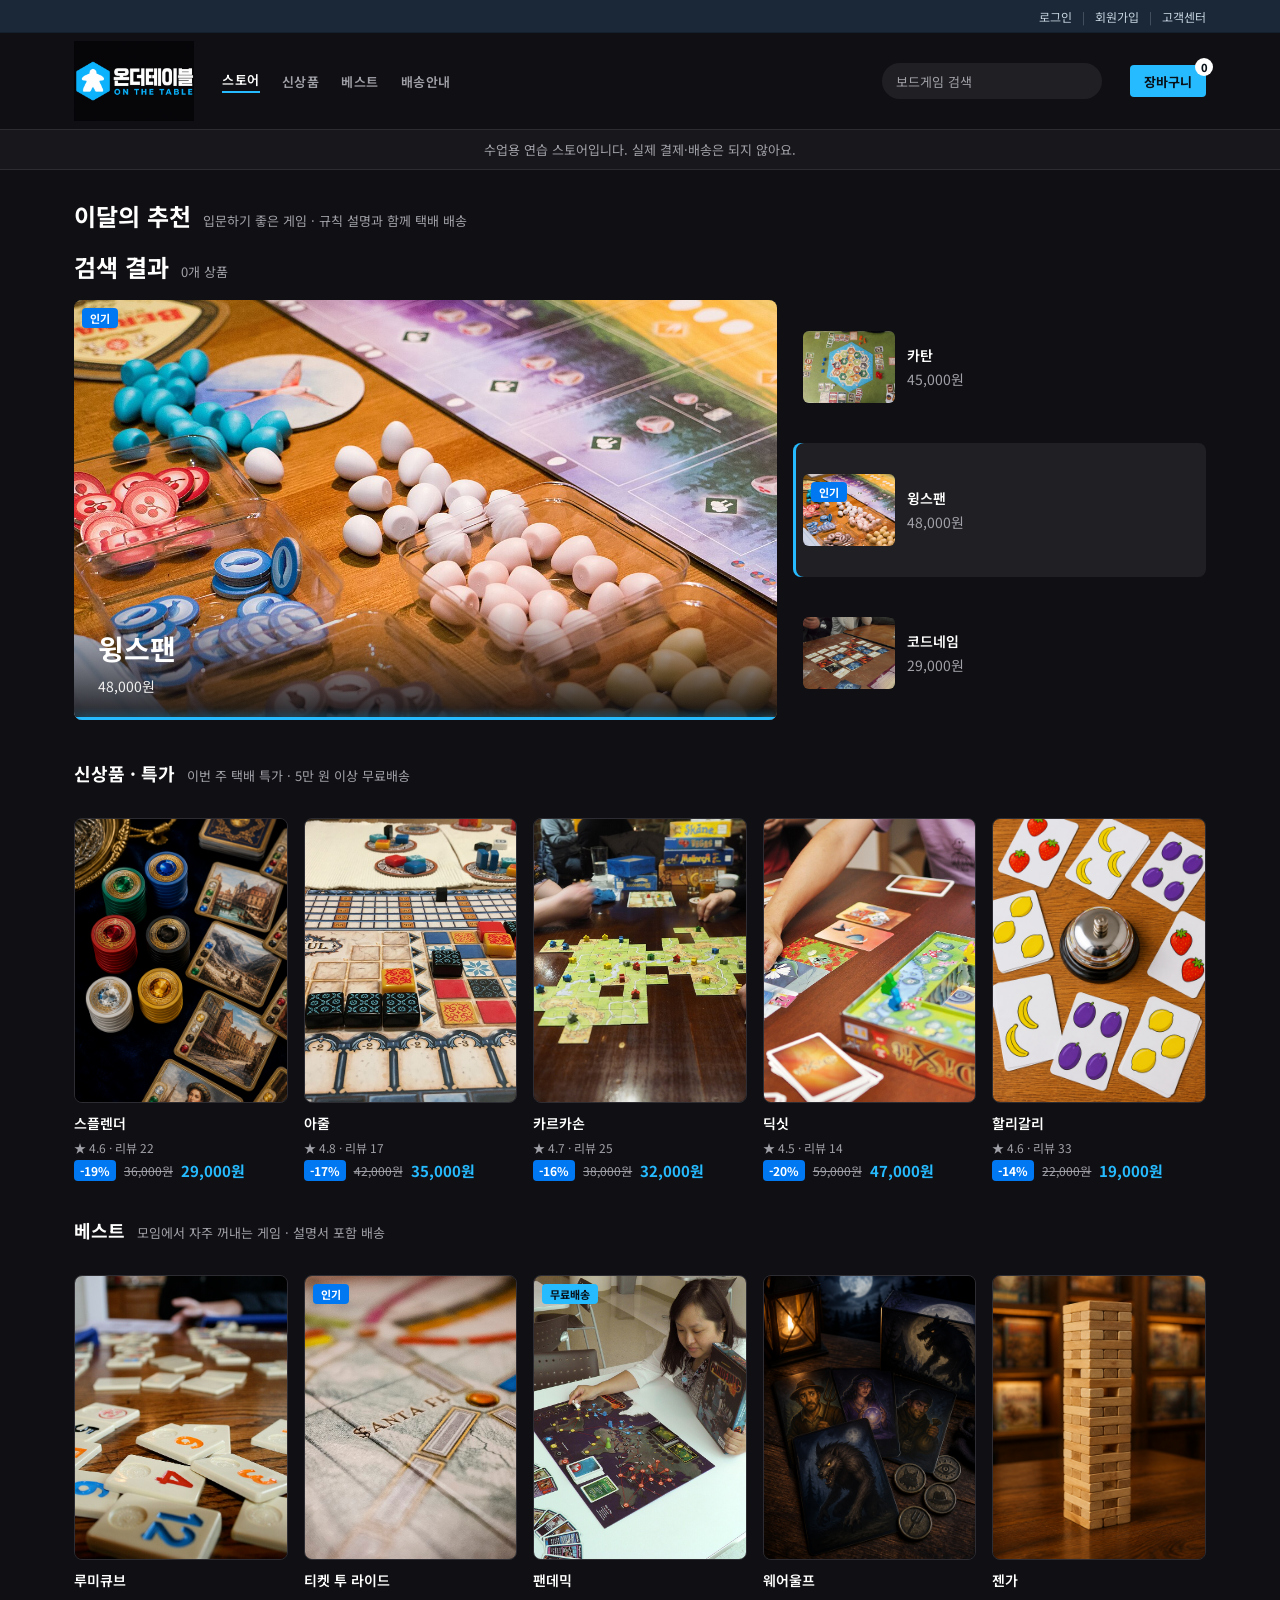
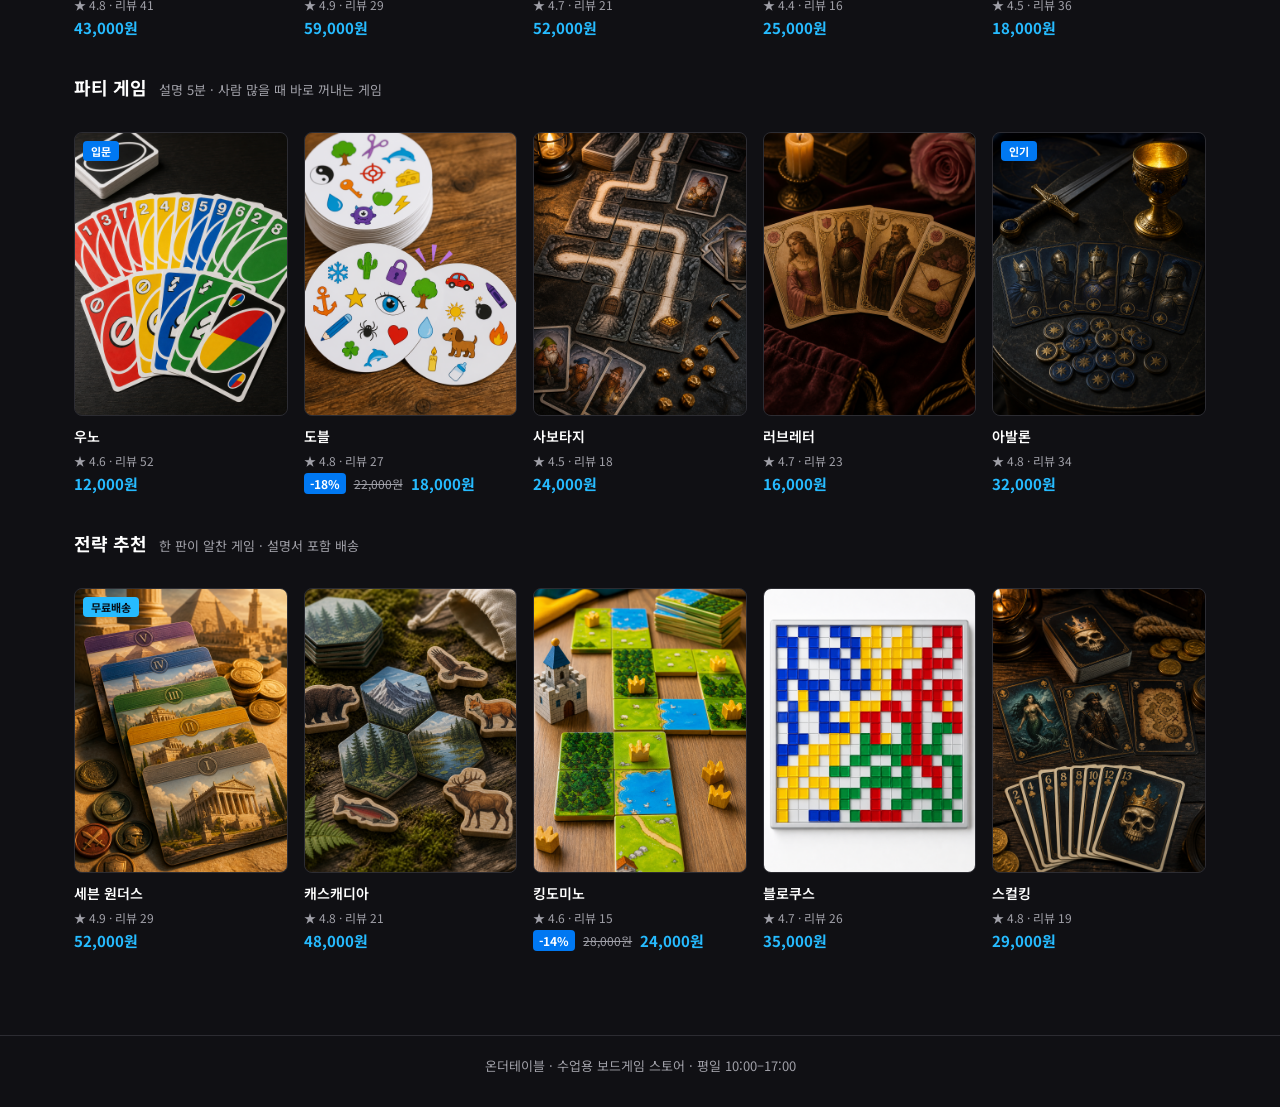
==== commit a6325d9b: "Open GitHub Pages at the repo root and add working cart and search." ====
--- a/store/index.html
+++ b/store/index.html
@@ -134,9 +134,16 @@
         border: 0;
         border-radius: 18px;
         background: var(--card);
+        color: var(--text);
+        font-size: 13px;
+      }
+
+      .search::placeholder {
         color: var(--muted);
-        font-size: 13px;
-        pointer-events: none;
+      }
+
+      .search:focus {
+        outline: 1px solid var(--accent);
       }
 
       .header-right {
@@ -149,6 +156,7 @@
       }
 
       .install {
+        position: relative;
         height: 32px;
         padding: 0 14px;
         border: 0;
@@ -157,7 +165,32 @@
         color: #081018;
         font-size: 13px;
         font-weight: 700;
-        cursor: default;
+        cursor: pointer;
+      }
+
+      .cart-badge {
+        position: absolute;
+        top: -7px;
+        right: -7px;
+        min-width: 18px;
+        height: 18px;
+        padding: 0 5px;
+        border-radius: 9px;
+        background: #fff;
+        color: #081018;
+        font-size: 11px;
+        font-weight: 800;
+        line-height: 18px;
+        text-align: center;
+      }
+
+      .install:hover {
+        filter: brightness(1.08);
+      }
+
+      #cart-btn:hover {
+        border-color: var(--accent);
+        color: var(--accent);
       }
 
       .promo {
@@ -235,20 +268,41 @@
       }
 
       #home,
-      #detail {
+      #detail,
+      #cart {
         padding: 28px 0 48px;
         opacity: 1;
         transition: opacity 0.32s ease;
       }
 
       #home.is-leaving,
-      #detail.is-leaving {
+      #detail.is-leaving,
+      #cart.is-leaving {
         opacity: 0;
       }
 
       #detail[hidden],
-      #home[hidden] {
+      #home[hidden],
+      #cart[hidden] {
         display: none;
+      }
+
+      #home.is-searching .hero,
+      #home.is-searching .hero-head {
+        display: none;
+      }
+
+      .card.is-filtered-out {
+        display: none;
+      }
+
+      .section.is-empty-section {
+        display: none;
+      }
+
+      #search-empty {
+        color: var(--muted);
+        padding: 40px 0 16px;
       }
 
       .hero {
@@ -690,6 +744,142 @@
         transform: translateY(0);
       }
 
+      .cart-layout {
+        display: grid;
+        grid-template-columns: 1.6fr 0.8fr;
+        gap: 28px;
+        align-items: start;
+      }
+
+      .cart-list {
+        display: grid;
+        gap: 12px;
+      }
+
+      .cart-item {
+        display: grid;
+        grid-template-columns: 72px 1fr auto;
+        gap: 14px;
+        align-items: center;
+        padding: 12px;
+        border-radius: var(--radius-card);
+        background: var(--card);
+        border: 1px solid var(--line);
+      }
+
+      .cart-item img {
+        width: 72px;
+        height: 72px;
+        object-fit: cover;
+        border-radius: 6px;
+      }
+
+      .cart-item h3 {
+        font-size: 15px;
+        margin-bottom: 6px;
+      }
+
+      .cart-item p {
+        color: var(--accent);
+        font-size: 14px;
+        font-weight: 700;
+      }
+
+      .cart-qty {
+        display: flex;
+        align-items: center;
+        gap: 8px;
+      }
+
+      .cart-qty button,
+      .cart-remove {
+        width: 28px;
+        height: 28px;
+        border: 1px solid var(--line);
+        border-radius: 4px;
+        background: transparent;
+        color: var(--text);
+        cursor: pointer;
+      }
+
+      .cart-remove {
+        width: auto;
+        padding: 0 10px;
+        margin-left: 8px;
+        color: var(--muted);
+      }
+
+      .cart-summary {
+        padding: 20px;
+        border-radius: var(--radius-card);
+        background: var(--card);
+        border: 1px solid var(--line);
+      }
+
+      .cart-summary h2 {
+        font-size: 20px;
+        margin-bottom: 16px;
+      }
+
+      .cart-row {
+        display: flex;
+        justify-content: space-between;
+        margin-bottom: 10px;
+        font-size: 14px;
+        color: var(--muted);
+      }
+
+      .cart-row strong {
+        color: var(--text);
+      }
+
+      .cart-row.total {
+        margin-top: 12px;
+        padding-top: 12px;
+        border-top: 1px solid var(--line);
+        color: var(--text);
+        font-size: 16px;
+        font-weight: 700;
+      }
+
+      .cart-row.total span {
+        color: var(--accent);
+      }
+
+      #cart-checkout {
+        width: 100%;
+        height: 44px;
+        margin-top: 16px;
+        border: 0;
+        border-radius: var(--radius-btn);
+        background: var(--accent);
+        color: #081018;
+        font-size: 15px;
+        font-weight: 700;
+        cursor: pointer;
+      }
+
+      #cart-checkout:disabled {
+        opacity: 0.55;
+        cursor: default;
+      }
+
+      #cart-empty {
+        color: var(--muted);
+        padding: 40px 0;
+      }
+
+      .cart-keep {
+        display: inline-block;
+        margin-left: 8px;
+        border: 0;
+        background: none;
+        color: var(--accent);
+        font-size: 14px;
+        font-weight: 700;
+        cursor: pointer;
+      }
+
       .expand-btn {
         display: inline-flex;
         margin: 12px 0 28px;
@@ -814,8 +1004,8 @@
           aspect-ratio: auto;
         }
 
-        .buy-box {
-          position: static;
+        .cart-layout {
+          grid-template-columns: 1fr;
         }
 
         .row {
@@ -828,10 +1018,20 @@
           flex: 0 0 160px;
         }
 
-        .search,
         .util,
         .cat-nav {
           display: none;
+        }
+
+        .search {
+          width: auto;
+          flex: 1;
+          min-width: 0;
+          max-width: 220px;
+        }
+
+        .header-inner {
+          gap: 12px;
         }
       }
 
@@ -855,8 +1055,10 @@
 
         #home,
         #detail,
+        #cart,
         #home.is-leaving,
-        #detail.is-leaving {
+        #detail.is-leaving,
+        #cart.is-leaving {
           opacity: 1;
           transition: none;
         }
@@ -884,9 +1086,12 @@
           <a href="#best" id="nav-best">베스트</a>
           <a href="#" id="nav-about">배송안내</a>
         </nav>
-        <input class="search" type="text" value="보드게임 검색" readonly tabindex="-1" />
+        <input class="search" type="search" placeholder="보드게임 검색" autocomplete="off" aria-label="보드게임 검색" />
         <div class="header-right">
-          <button class="install" type="button">장바구니</button>
+          <button class="install" type="button" id="open-cart">
+            장바구니
+            <span class="cart-badge is-zero" id="cart-badge">0</span>
+          </button>
         </div>
       </div>
     </header>
@@ -895,10 +1100,18 @@
     <main>
       <section id="home">
         <div class="wrap">
-          <div class="section-head">
+          <div class="section-head hero-head">
             <h2>이달의 추천</h2>
             <p>입문하기 좋은 게임 · 규칙 설명과 함께 택배 배송</p>
           </div>
+          <div class="section-head" id="search-head" hidden>
+            <h2>검색 결과</h2>
+            <p id="search-count">0개 상품</p>
+          </div>
+          <p id="search-empty" hidden>검색 결과가 없어요. 다른 이름이나 장르를 입력해 보세요.</p>
+          <section class="section" id="search-hits" hidden>
+            <div class="row" id="search-hits-row"></div>
+          </section>
           <div class="hero">
             <button
               class="hero-main"
@@ -1465,6 +1678,29 @@
           </section>
         </div>
       </section>
+
+      <section id="cart" hidden>
+        <div class="wrap">
+          <div class="section-head">
+            <h2>장바구니</h2>
+            <p>담긴 게임을 확인하고 주문할 수 있어요</p>
+          </div>
+          <p id="cart-empty">
+            장바구니가 비어 있어요.
+            <button type="button" id="cart-keep" class="cart-keep">스토어로 돌아가기</button>
+          </p>
+          <div class="cart-layout" id="cart-layout" hidden>
+            <div class="cart-list" id="cart-list"></div>
+            <aside class="cart-summary">
+              <h2>주문 요약</h2>
+              <div class="cart-row"><span>상품 금액</span><strong id="cart-subtotal">0원</strong></div>
+              <div class="cart-row"><span>배송비</span><strong id="cart-ship">3,000원</strong></div>
+              <div class="cart-row total"><span>합계</span><span id="cart-total">0원</span></div>
+              <button type="button" id="cart-checkout">주문하기</button>
+            </aside>
+          </div>
+        </div>
+      </section>
     </main>
 
     <footer>
@@ -1476,6 +1712,8 @@
     <script>
       const home = document.getElementById("home");
       const detail = document.getElementById("detail");
+      const cart = document.getElementById("cart");
+      const searchInput = document.querySelector(".search");
       const heroMain = document.getElementById("hero-main");
       const heroTitle = document.getElementById("hero-title");
       const heroPrice = document.getElementById("hero-price");
@@ -1679,20 +1917,275 @@
         }, 280);
       }
 
-      function showHome(after) {
+      function currentView() {
         if (!home.hidden) {
-          startHeroRotate();
-          if (after) {
-            after();
+          return home;
+        }
+        if (!detail.hidden) {
+          return detail;
+        }
+        return cart;
+      }
+
+      function showView(el, done) {
+        if (!el.hidden) {
+          if (done) {
+            done();
           }
           return;
         }
-        fadeSwap(home, detail, function () {
+        fadeSwap(el, currentView(), done);
+      }
+
+      function showHome(after) {
+        showView(home, function () {
           startHeroRotate();
           if (after) {
             after();
           }
         });
+      }
+
+      const CART_KEY = "onthetable-cart";
+
+      function parsePrice(text) {
+        return Number(String(text).replace(/[^\d]/g, "")) || 0;
+      }
+
+      function formatPrice(n) {
+        return n.toLocaleString("ko-KR") + "원";
+      }
+
+      function loadCart() {
+        try {
+          const data = JSON.parse(localStorage.getItem(CART_KEY));
+          return Array.isArray(data) ? data : [];
+        } catch (err) {
+          return [];
+        }
+      }
+
+      function saveCart(items) {
+        localStorage.setItem(CART_KEY, JSON.stringify(items));
+        updateCartBadge();
+      }
+
+      function updateCartBadge() {
+        const count = loadCart().reduce(function (sum, item) {
+          return sum + (item.qty || 0);
+        }, 0);
+        const badge = document.getElementById("cart-badge");
+        badge.textContent = String(count);
+        badge.classList.toggle("is-zero", count === 0);
+      }
+
+      function addToCart(product, qty) {
+        const items = loadCart();
+        const found = items.find(function (item) {
+          return item.title === product.title;
+        });
+        if (found) {
+          found.qty += qty;
+        } else {
+          items.push({
+            title: product.title,
+            price: product.price,
+            img: product.img,
+            qty: qty,
+          });
+        }
+        saveCart(items);
+      }
+
+      function currentProduct() {
+        const img = document.querySelector("#detail-cover img");
+        return {
+          title: document.getElementById("detail-title").textContent,
+          price: parsePrice(document.getElementById("detail-price").textContent),
+          img: img ? img.getAttribute("src") : "",
+        };
+      }
+
+      function renderCart() {
+        const items = loadCart();
+        const list = document.getElementById("cart-list");
+        const empty = document.getElementById("cart-empty");
+        const layout = document.getElementById("cart-layout");
+        const checkout = document.getElementById("cart-checkout");
+        list.innerHTML = "";
+        if (!items.length) {
+          empty.hidden = false;
+          layout.hidden = true;
+          checkout.disabled = true;
+          document.getElementById("cart-subtotal").textContent = "0원";
+          document.getElementById("cart-ship").textContent = "3,000원";
+          document.getElementById("cart-total").textContent = "0원";
+          return;
+        }
+        empty.hidden = true;
+        layout.hidden = false;
+        checkout.disabled = false;
+        let subtotal = 0;
+        items.forEach(function (item, index) {
+          subtotal += item.price * item.qty;
+          const row = document.createElement("div");
+          row.className = "cart-item";
+          const photo = document.createElement("img");
+          photo.src = item.img;
+          photo.alt = item.title;
+          const info = document.createElement("div");
+          const name = document.createElement("h3");
+          name.textContent = item.title;
+          const price = document.createElement("p");
+          price.textContent = formatPrice(item.price);
+          info.appendChild(name);
+          info.appendChild(price);
+          const qtyBox = document.createElement("div");
+          qtyBox.className = "cart-qty";
+          const minus = document.createElement("button");
+          minus.type = "button";
+          minus.dataset.act = "minus";
+          minus.dataset.i = String(index);
+          minus.textContent = "−";
+          const qty = document.createElement("span");
+          qty.textContent = String(item.qty);
+          const plus = document.createElement("button");
+          plus.type = "button";
+          plus.dataset.act = "plus";
+          plus.dataset.i = String(index);
+          plus.textContent = "+";
+          const remove = document.createElement("button");
+          remove.type = "button";
+          remove.className = "cart-remove";
+          remove.dataset.act = "remove";
+          remove.dataset.i = String(index);
+          remove.textContent = "삭제";
+          qtyBox.appendChild(minus);
+          qtyBox.appendChild(qty);
+          qtyBox.appendChild(plus);
+          qtyBox.appendChild(remove);
+          row.appendChild(photo);
+          row.appendChild(info);
+          row.appendChild(qtyBox);
+          list.appendChild(row);
+        });
+        const ship = subtotal >= 50000 ? 0 : 3000;
+        document.getElementById("cart-subtotal").textContent = formatPrice(subtotal);
+        document.getElementById("cart-ship").textContent = ship === 0 ? "무료" : formatPrice(ship);
+        document.getElementById("cart-total").textContent = formatPrice(subtotal + ship);
+      }
+
+      function showCart() {
+        stopHeroRotate();
+        renderCart();
+        showView(cart);
+      }
+
+      function applySearch() {
+        const q = searchInput.value.trim().toLowerCase();
+        const searching = q.length > 0;
+        home.classList.toggle("is-searching", searching);
+        document.getElementById("search-head").hidden = !searching;
+        let hits = 0;
+        document.querySelectorAll("#home .section").forEach(function (section) {
+          if (section.id === "search-hits") {
+            return;
+          }
+          let visible = 0;
+          section.querySelectorAll(".card").forEach(function (card) {
+            const hay = [
+              card.dataset.title,
+              card.dataset.tags,
+              card.dataset.desc,
+              card.dataset.features,
+            ]
+              .join(" ")
+              .toLowerCase();
+            const match = !searching || hay.indexOf(q) !== -1;
+            card.classList.toggle("is-filtered-out", !match);
+            if (match) {
+              visible += 1;
+              hits += 1;
+              if (searching) {
+                card.classList.add("is-in");
+              }
+            }
+          });
+          section.classList.toggle("is-empty-section", searching && visible === 0);
+        });
+
+        const hitsSection = document.getElementById("search-hits");
+        const hitsRow = document.getElementById("search-hits-row");
+        hitsRow.innerHTML = "";
+        let heroHits = 0;
+        if (searching) {
+          spots.forEach(function (spot) {
+            const hay = [
+              spot.dataset.title,
+              spot.dataset.tags,
+              spot.dataset.desc,
+              spot.dataset.features,
+            ]
+              .join(" ")
+              .toLowerCase();
+            if (hay.indexOf(q) === -1) {
+              return;
+            }
+            heroHits += 1;
+            const card = document.createElement("button");
+            card.className = "card is-in";
+            card.type = "button";
+            card.dataset.title = spot.dataset.title;
+            card.dataset.price = spot.dataset.price;
+            card.dataset.desc = spot.dataset.desc;
+            card.dataset.more = spot.dataset.more;
+            card.dataset.tags = spot.dataset.tags;
+            card.dataset.features = spot.dataset.features;
+            const cover = document.createElement("div");
+            cover.className = "cover";
+            const img = spot.querySelector("img").cloneNode(true);
+            cover.appendChild(img);
+            const more = document.createElement("span");
+            more.className = "card-more";
+            more.textContent = "자세히 보기";
+            cover.appendChild(more);
+            const heading = document.createElement("h3");
+            heading.textContent = spot.dataset.title;
+            const rating = document.createElement("p");
+            rating.className = "rating";
+            rating.textContent = ratingText(spot.dataset.title);
+            const priceRow = document.createElement("div");
+            priceRow.className = "price-row";
+            const price = document.createElement("span");
+            price.className = "price";
+            price.textContent = spot.dataset.price;
+            priceRow.appendChild(price);
+            card.appendChild(cover);
+            card.appendChild(heading);
+            card.appendChild(rating);
+            card.appendChild(priceRow);
+            card.addEventListener("click", function () {
+              showDetail(card);
+            });
+            hitsRow.appendChild(card);
+          });
+        }
+        hits += heroHits;
+        hitsSection.hidden = !searching || heroHits === 0;
+        document.getElementById("search-empty").hidden = !(searching && hits === 0);
+        document.getElementById("search-count").textContent = hits + "개 상품";
+        if (searching) {
+          stopHeroRotate();
+        } else if (!home.hidden) {
+          startHeroRotate();
+        }
+      }
+
+      function clearSearch() {
+        if (searchInput.value) {
+          searchInput.value = "";
+          applySearch();
+        }
       }
 
       function fillSpecs(features, tags) {
@@ -1736,6 +2229,7 @@
         matches.forEach(function (card) {
           const clone = card.cloneNode(true);
           clone.classList.add("is-in");
+          clone.classList.remove("is-filtered-out");
           clone.style.transitionDelay = "0s";
           clone.addEventListener("click", function () {
             showDetail(clone);
@@ -1774,10 +2268,7 @@
         cartBtn.textContent = "장바구니";
 
         stopHeroRotate();
-        if (home.hidden) {
-          window.scrollTo(0, 0);
-        }
-        fadeSwap(detail, home);
+        showView(detail);
       }
 
       spots.forEach(function (spot, index) {
@@ -1847,10 +2338,14 @@
       });
 
       document.getElementById("back-btn").addEventListener("click", showHome);
-      document.getElementById("logo-btn").addEventListener("click", showHome);
+      document.getElementById("logo-btn").addEventListener("click", function () {
+        clearSearch();
+        showHome();
+      });
 
       function goHomeSection(id) {
         const target = document.getElementById(id);
+        clearSearch();
         showHome(function () {
           if (target) {
             target.scrollIntoView({ behavior: "smooth", block: "start" });
@@ -1860,6 +2355,7 @@
 
       document.getElementById("nav-store").addEventListener("click", function (event) {
         event.preventDefault();
+        clearSearch();
         showHome();
       });
       document.getElementById("nav-new").addEventListener("click", function (event) {
@@ -1877,19 +2373,74 @@
       });
 
       downloadBtn.addEventListener("click", function () {
-        downloadBtn.disabled = true;
-        downloadBtn.textContent = "결제 중…";
-        setTimeout(function () {
-          downloadBtn.textContent = "주문 완료 · 배송 준비";
-        }, 800);
+        const product = currentProduct();
+        addToCart(product, 1);
+        showToast(product.title + " · 장바구니에 담고 주문으로 이동해요");
+        showCart();
       });
 
       cartBtn.addEventListener("click", function () {
-        cartBtn.disabled = true;
-        cartBtn.textContent = "장바구니에 담김";
-        const title = document.getElementById("detail-title").textContent;
-        showToast(title + " · 장바구니에 담았습니다");
+        const product = currentProduct();
+        addToCart(product, 1);
+        showToast(product.title + " · 장바구니에 담았습니다");
       });
+
+      document.getElementById("open-cart").addEventListener("click", showCart);
+      document.getElementById("cart-keep").addEventListener("click", showHome);
+
+      document.getElementById("cart-list").addEventListener("click", function (event) {
+        const btn = event.target.closest("button");
+        if (!btn || !btn.dataset.act) {
+          return;
+        }
+        const index = Number(btn.dataset.i);
+        const items = loadCart();
+        if (!items[index]) {
+          return;
+        }
+        if (btn.dataset.act === "plus") {
+          items[index].qty += 1;
+        } else if (btn.dataset.act === "minus") {
+          items[index].qty -= 1;
+          if (items[index].qty < 1) {
+            items.splice(index, 1);
+          }
+        } else if (btn.dataset.act === "remove") {
+          items.splice(index, 1);
+        }
+        saveCart(items);
+        renderCart();
+      });
+
+      document.getElementById("cart-checkout").addEventListener("click", function () {
+        if (!loadCart().length) {
+          return;
+        }
+        saveCart([]);
+        renderCart();
+        showToast("주문이 완료됐어요. 수업용이라 실제 결제는 되지 않아요.");
+      });
+
+      searchInput.addEventListener("input", function () {
+        if (home.hidden) {
+          showHome(applySearch);
+        } else {
+          applySearch();
+        }
+      });
+
+      searchInput.addEventListener("keydown", function (event) {
+        if (event.key === "Enter") {
+          event.preventDefault();
+          if (home.hidden) {
+            showHome(applySearch);
+          } else {
+            applySearch();
+          }
+        }
+      });
+
+      updateCartBadge();
 
       expandBtn.addEventListener("click", function () {
         const open = expandBody.hidden;
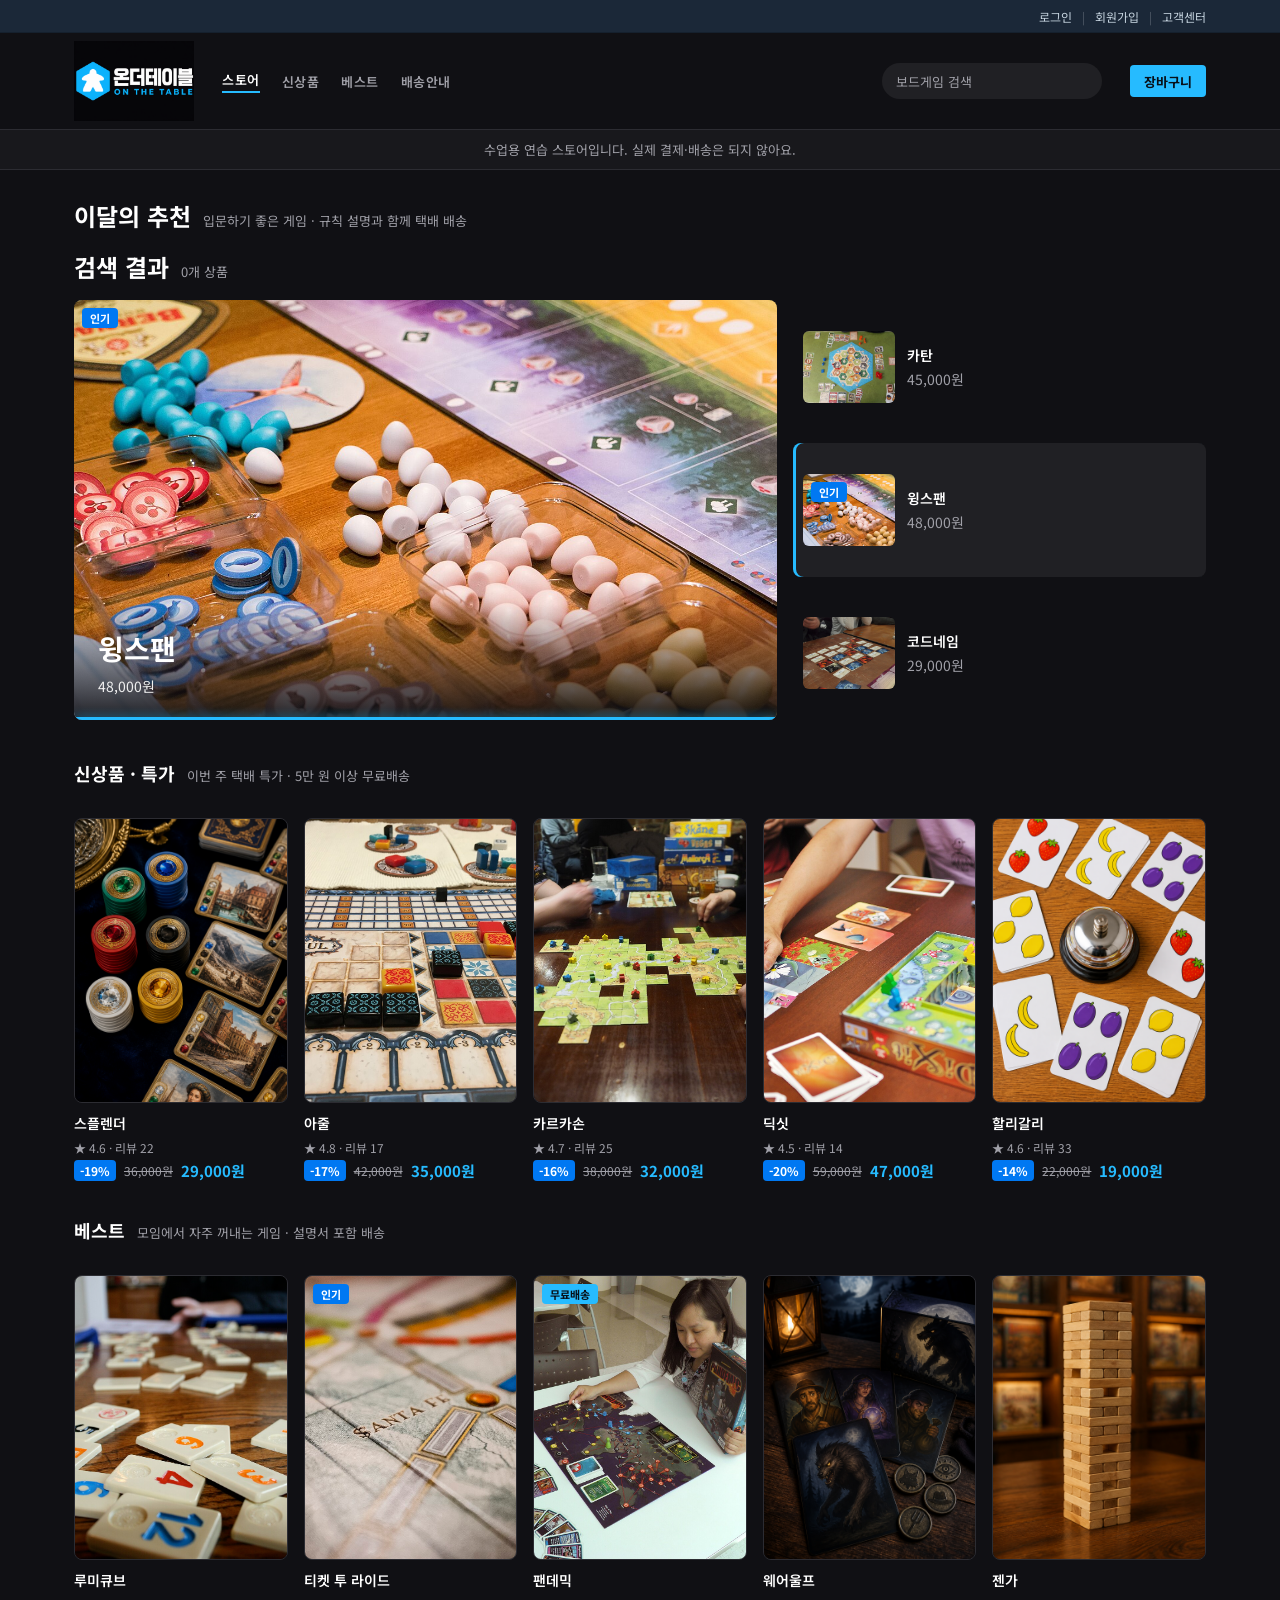
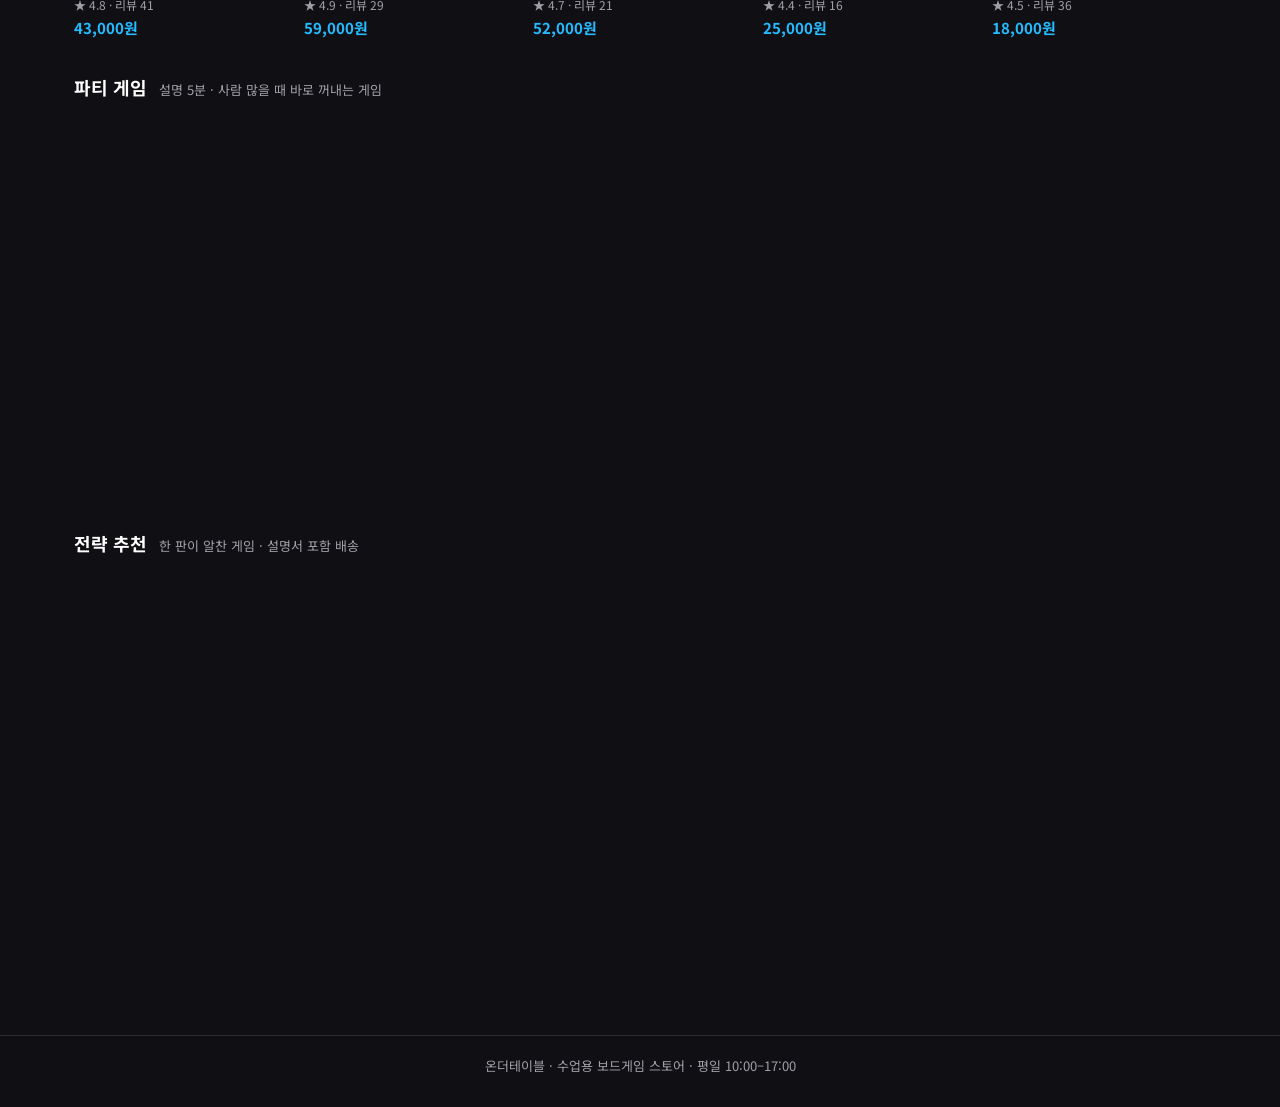
==== commit 09fb400b: "Hide empty cart badge and keep the delete label on one line." ====
--- a/store/index.html
+++ b/store/index.html
@@ -184,6 +184,10 @@
         text-align: center;
       }
 
+      .cart-badge.is-zero {
+        display: none;
+      }
+
       .install:hover {
         filter: brightness(1.08);
       }
@@ -791,8 +795,7 @@
         gap: 8px;
       }
 
-      .cart-qty button,
-      .cart-remove {
+      .cart-qty button {
         width: 28px;
         height: 28px;
         border: 1px solid var(--line);
@@ -802,11 +805,13 @@
         cursor: pointer;
       }
 
-      .cart-remove {
+      .cart-qty .cart-remove {
         width: auto;
-        padding: 0 10px;
+        min-width: 56px;
+        padding: 0 14px;
         margin-left: 8px;
         color: var(--muted);
+        white-space: nowrap;
       }
 
       .cart-summary {
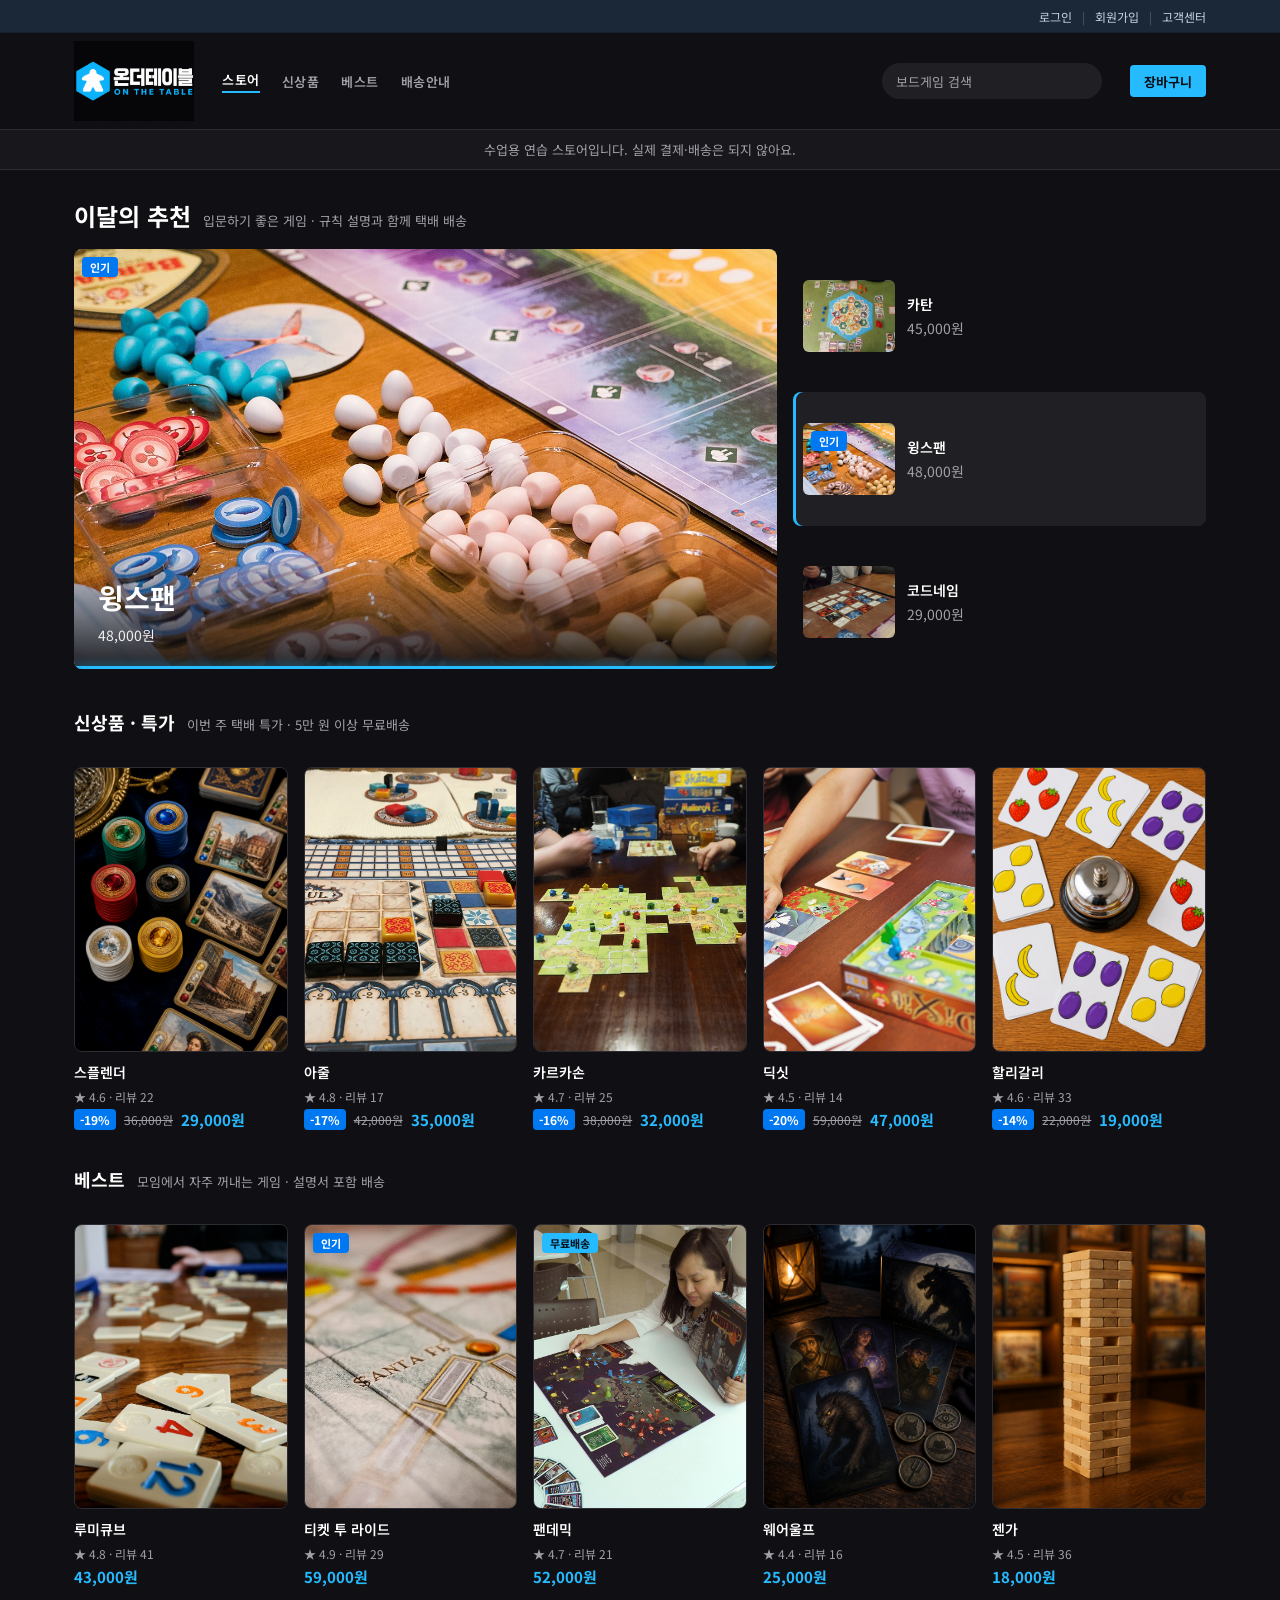
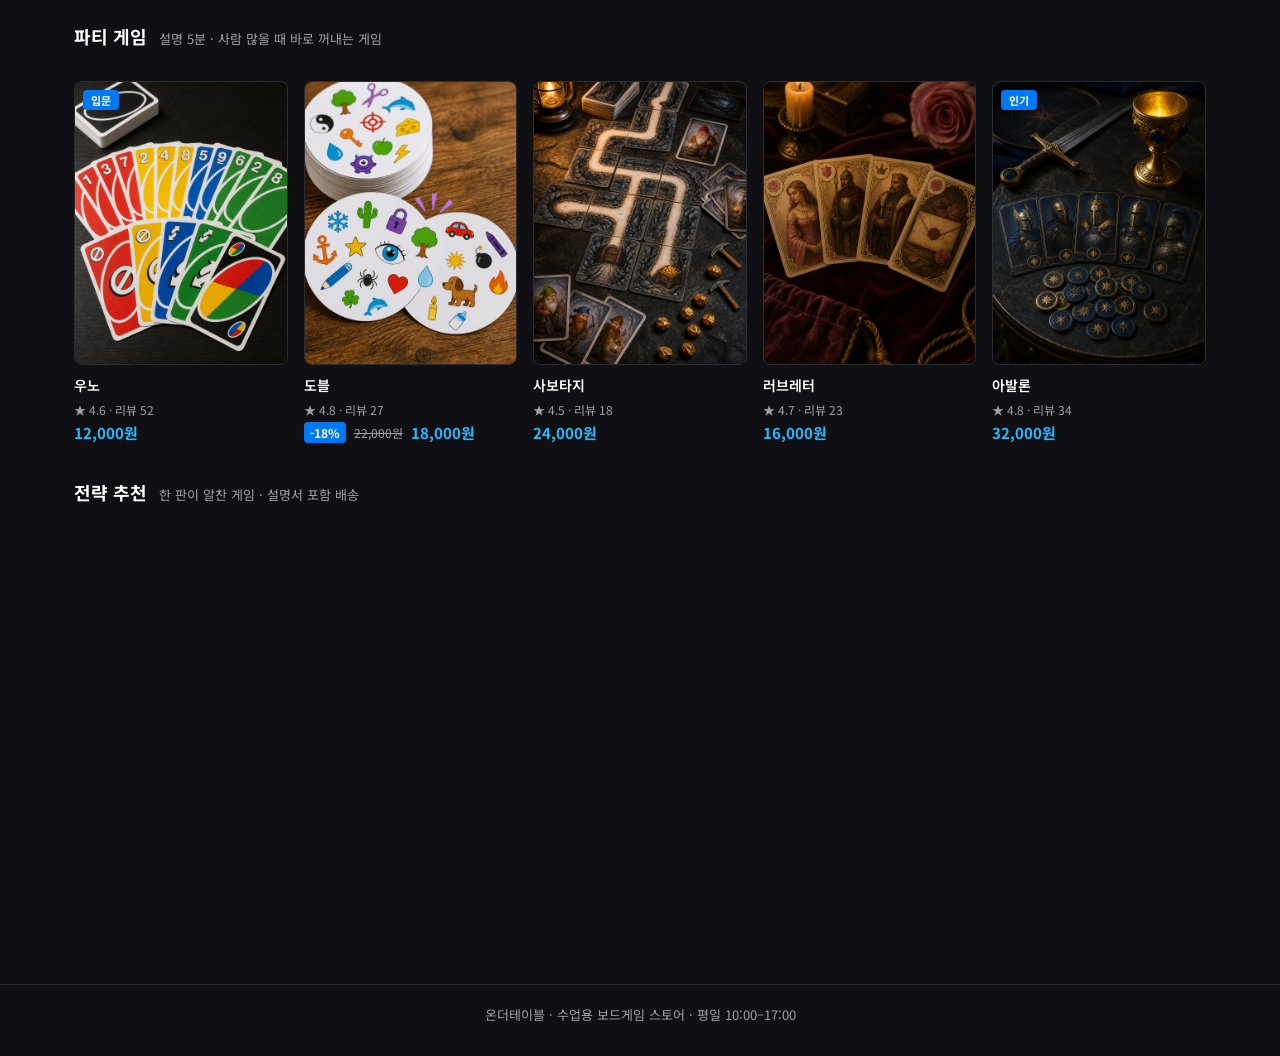
==== commit 450924d1: "Keep search results and empty cart badge hidden on the home screen." ====
--- a/store/index.html
+++ b/store/index.html
@@ -185,7 +185,7 @@
       }
 
       .cart-badge.is-zero {
-        display: none;
+        display: none !important;
       }
 
       .install:hover {
@@ -285,10 +285,8 @@
         opacity: 0;
       }
 
-      #detail[hidden],
-      #home[hidden],
-      #cart[hidden] {
-        display: none;
+      [hidden] {
+        display: none !important;
       }
 
       #home.is-searching .hero,
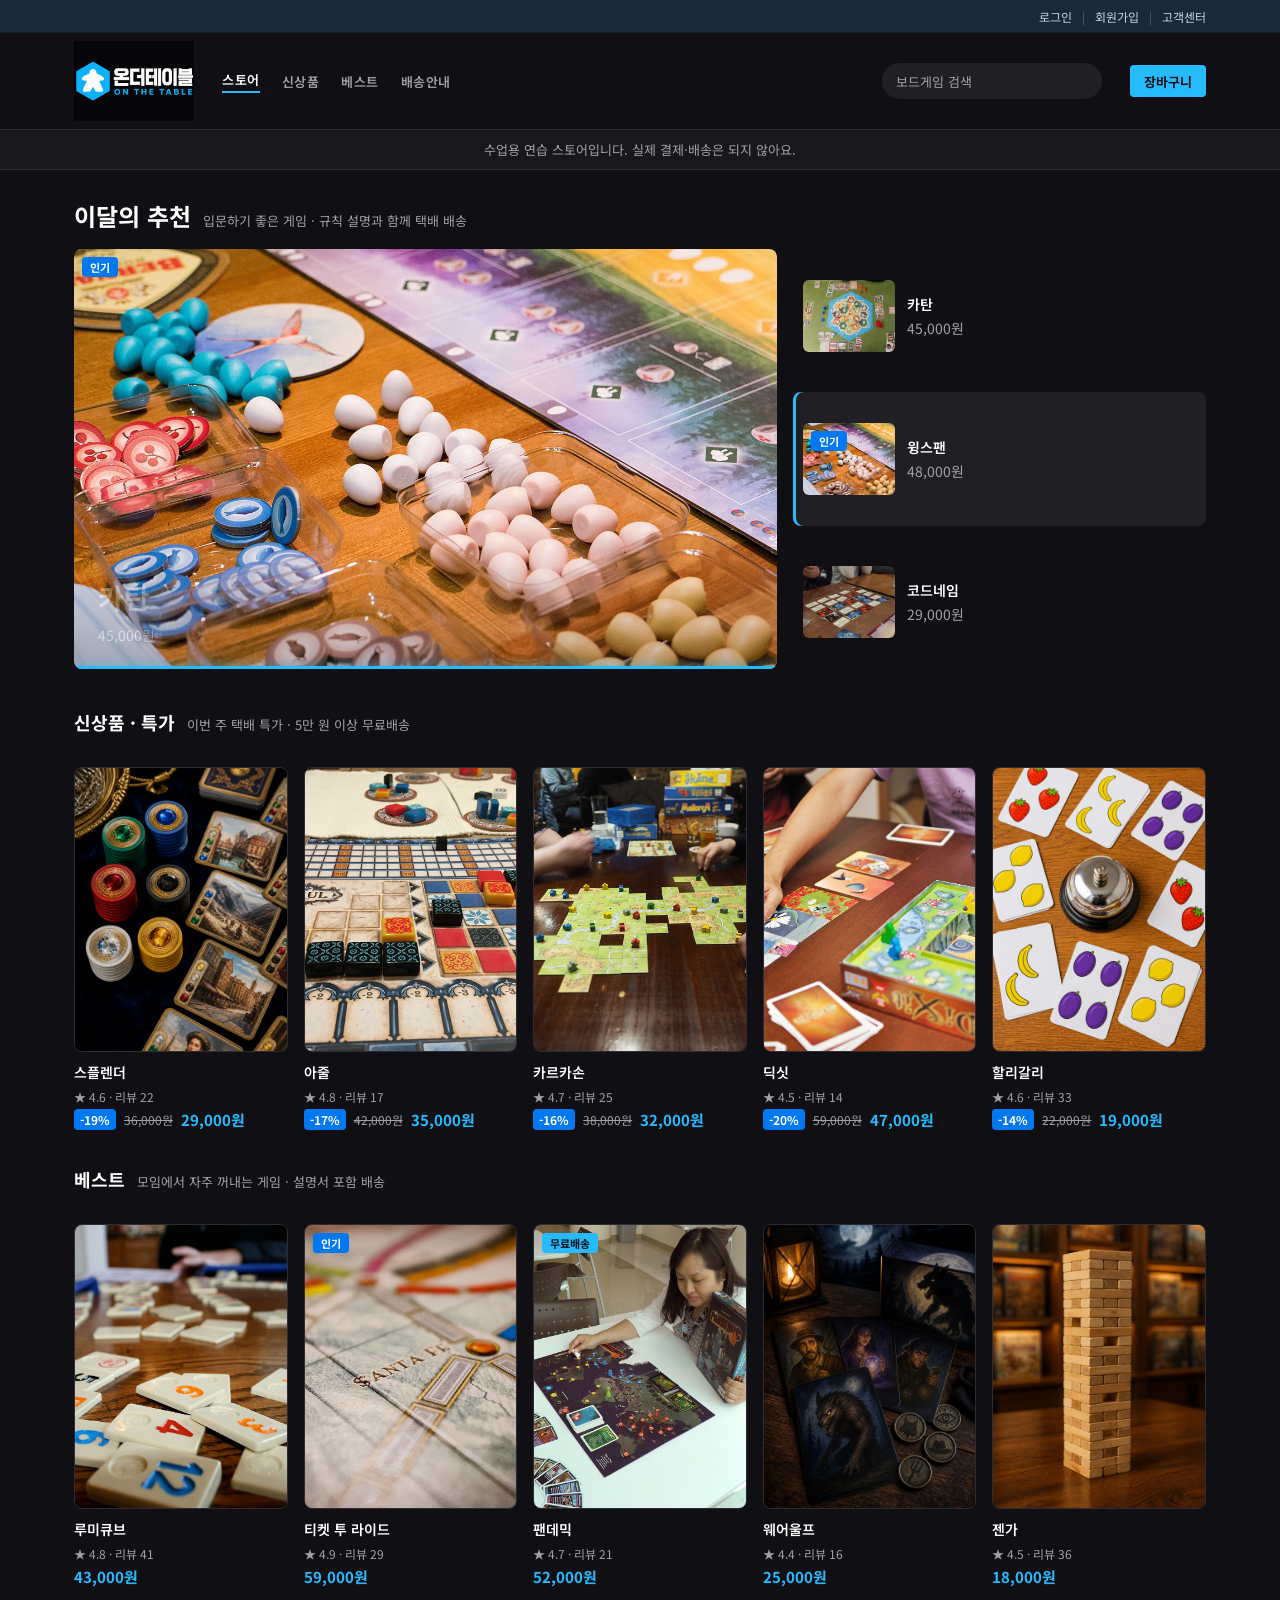
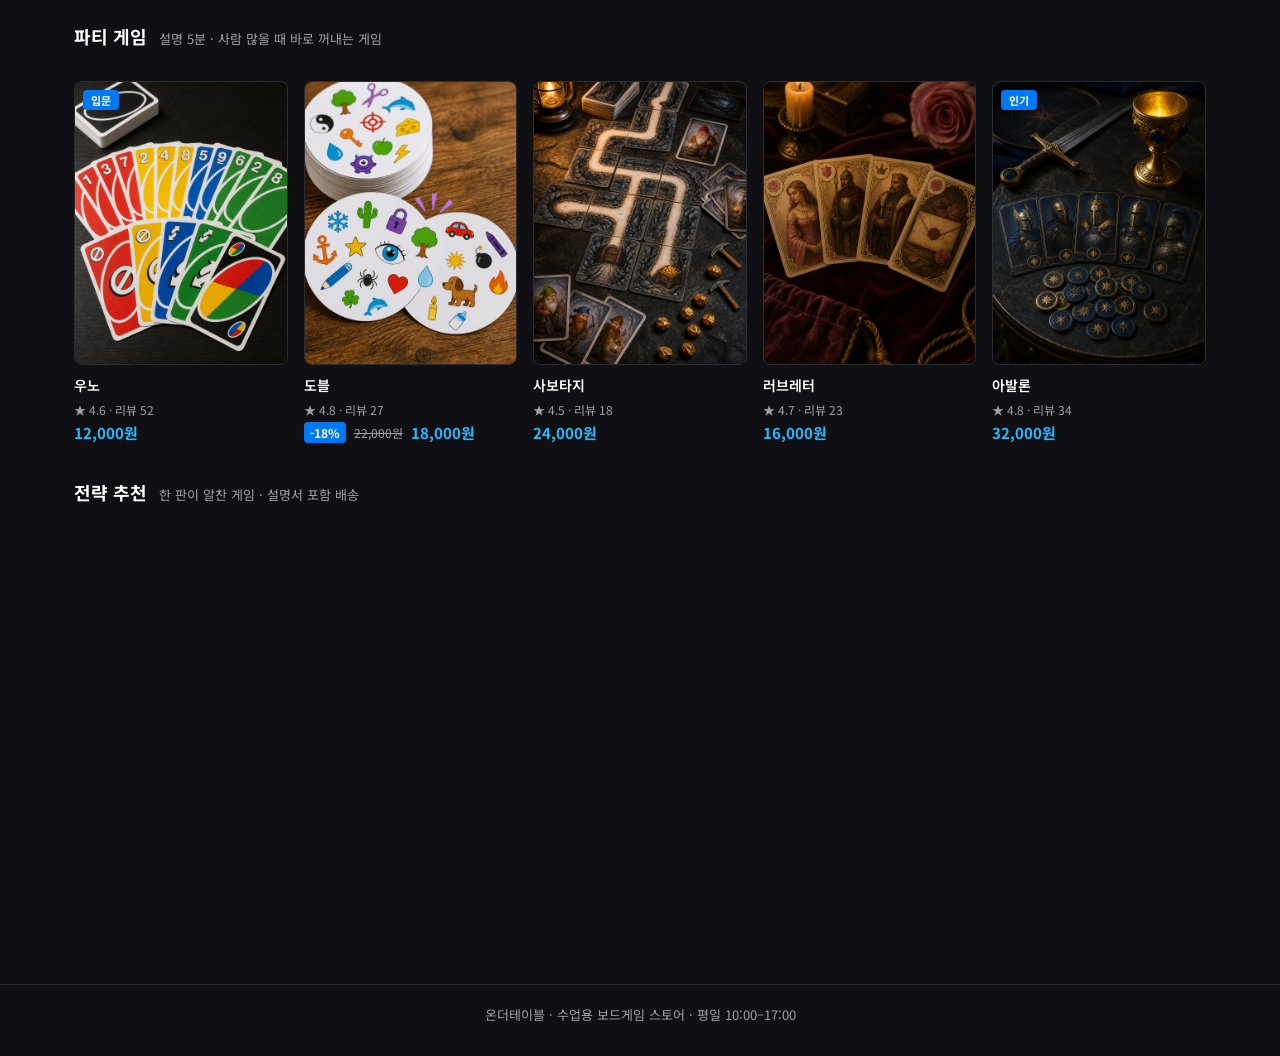
==== commit 84f70936: "Show search results heading only while a search is active." ====
--- a/store/index.html
+++ b/store/index.html
@@ -287,6 +287,14 @@
 
       [hidden] {
         display: none !important;
+      }
+
+      #search-head {
+        display: none !important;
+      }
+
+      #home.is-searching #search-head {
+        display: flex !important;
       }
 
       #home.is-searching .hero,
@@ -1107,9 +1115,9 @@
             <h2>이달의 추천</h2>
             <p>입문하기 좋은 게임 · 규칙 설명과 함께 택배 배송</p>
           </div>
-          <div class="section-head" id="search-head" hidden>
+          <div class="section-head" id="search-head">
             <h2>검색 결과</h2>
-            <p id="search-count">0개 상품</p>
+            <p id="search-count"></p>
           </div>
           <p id="search-empty" hidden>검색 결과가 없어요. 다른 이름이나 장르를 입력해 보세요.</p>
           <section class="section" id="search-hits" hidden>
@@ -2088,7 +2096,6 @@
         const q = searchInput.value.trim().toLowerCase();
         const searching = q.length > 0;
         home.classList.toggle("is-searching", searching);
-        document.getElementById("search-head").hidden = !searching;
         let hits = 0;
         document.querySelectorAll("#home .section").forEach(function (section) {
           if (section.id === "search-hits") {
@@ -2176,7 +2183,7 @@
         hits += heroHits;
         hitsSection.hidden = !searching || heroHits === 0;
         document.getElementById("search-empty").hidden = !(searching && hits === 0);
-        document.getElementById("search-count").textContent = hits + "개 상품";
+        document.getElementById("search-count").textContent = searching ? hits + "개 상품" : "";
         if (searching) {
           stopHeroRotate();
         } else if (!home.hidden) {
